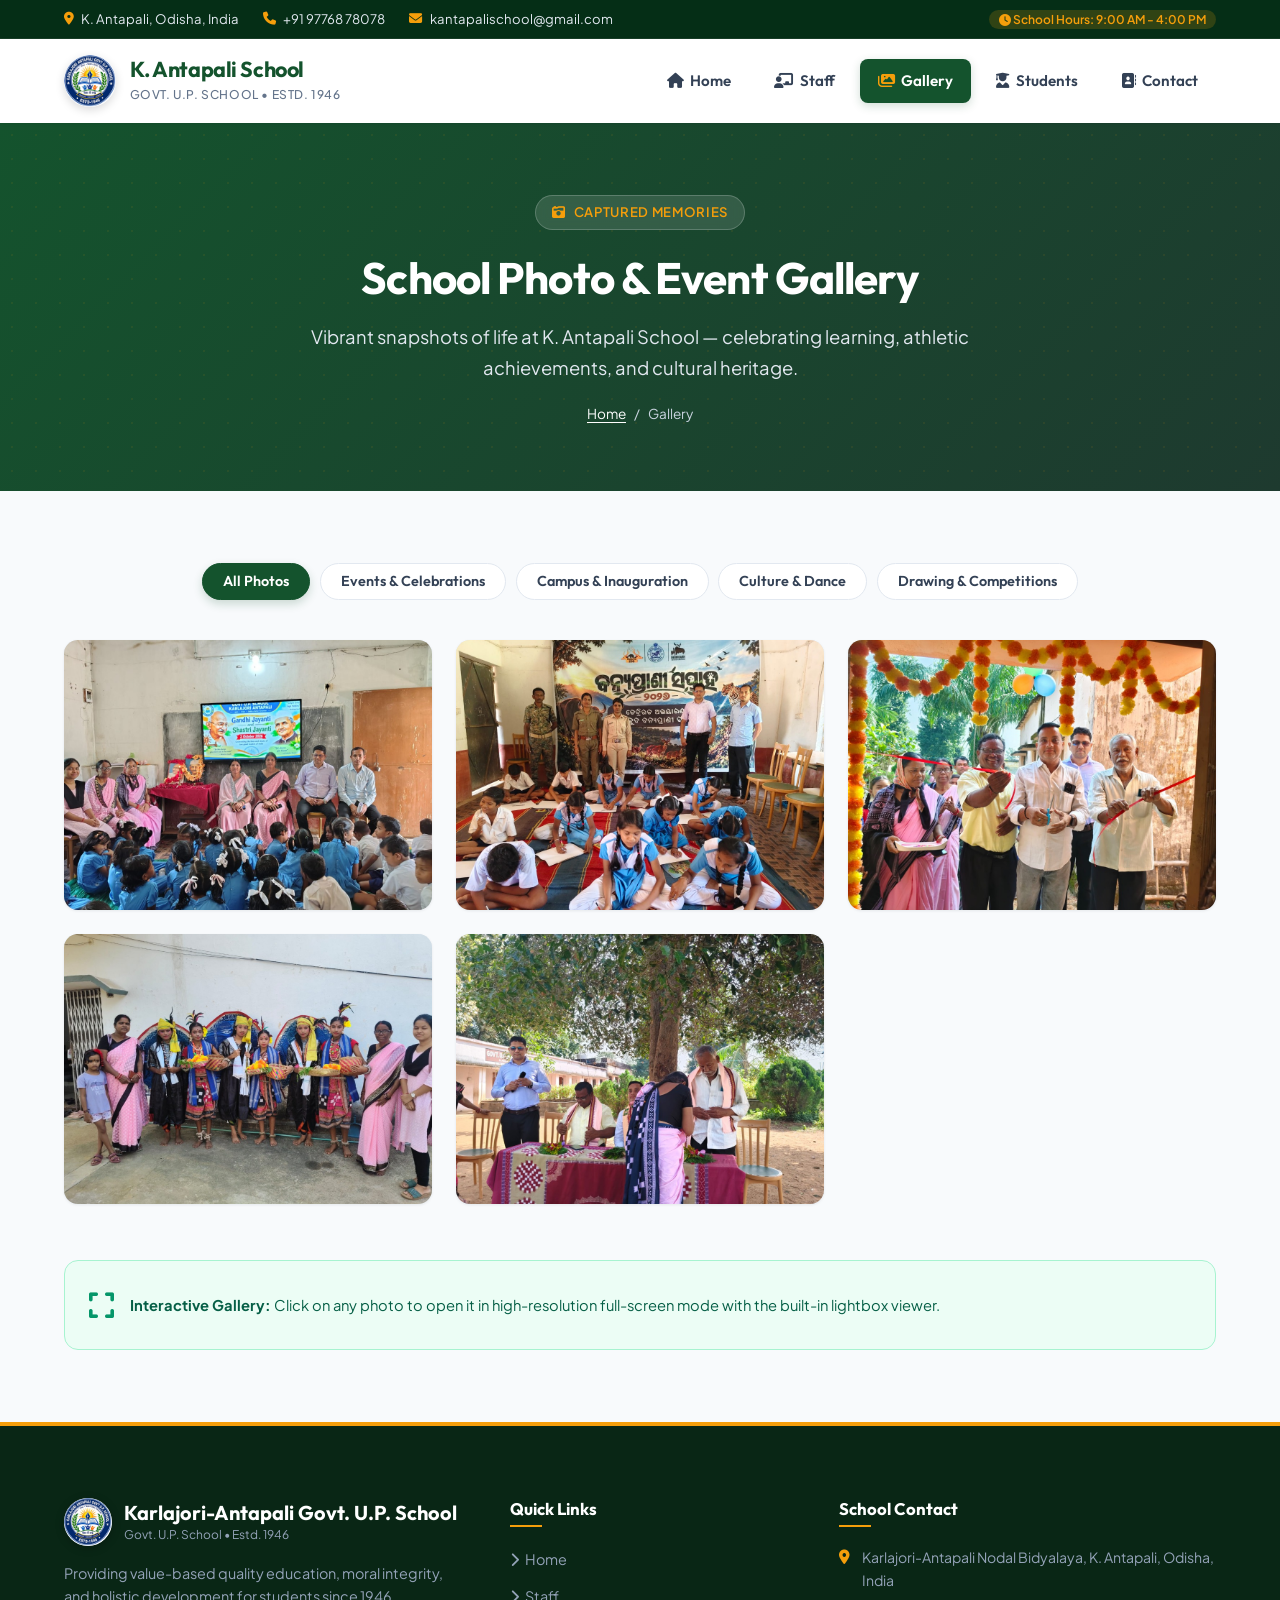
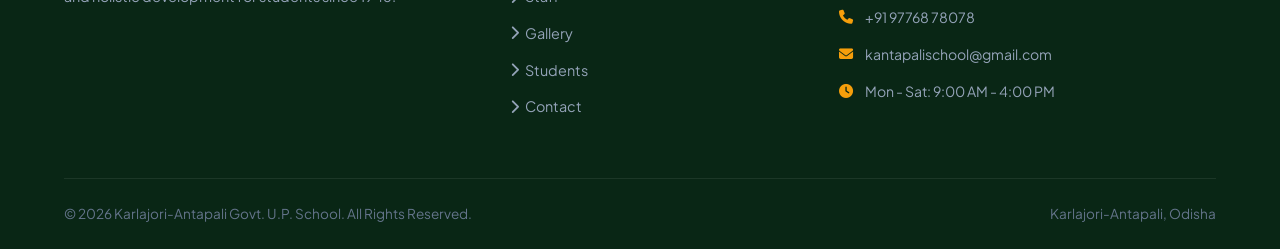
==== gallery.html @ 039c97c1 "all files updated" ====
<!DOCTYPE html>
<html lang="en">
<head>
  <meta charset="UTF-8">
  <meta name="viewport" content="width=device-width, initial-scale=1.0">
  <title>Photo Gallery | K. Antapali School</title>
  <meta name="description" content="Explore campus photos, annual day celebrations, sports tournaments, and science exhibitions at K. Antapali School.">
  
  <link rel="icon" type="image/png" href="favicon.png">
  <!-- Font Awesome Icons -->
  <link rel="stylesheet" href="https://cdnjs.cloudflare.com/ajax/libs/font-awesome/6.5.1/css/all.min.css">
  
  <!-- Custom Stylesheet -->
  <link rel="stylesheet" href="css/style.css">
</head>
<body>

  <!-- Top Bar -->
  <div class="top-bar">
    <div class="container top-bar-content">
      <div class="top-info">
        <span class="top-info-item"><i class="fa-solid fa-location-dot"></i> K. Antapali, Odisha, India</span>
        <span class="top-info-item"><i class="fa-solid fa-phone"></i> +91 97768 78078</span>
        <span class="top-info-item"><i class="fa-solid fa-envelope"></i> kantapalischool@gmail.com</span>
      </div>
      <div>
        <span class="top-badge"><i class="fa-solid fa-clock"></i> School Hours: 9:00 AM - 4:00 PM</span>
      </div>
    </div>
  </div>

  <!-- Header & Navigation -->
  <header class="main-header">
    <div class="container">
      <nav class="navbar">
        <a href="index.html" class="brand" aria-label="K. Antapali School Home">
          <img src="images/logo.png" alt="K. Antapali Govt U.P. School Logo" class="brand-logo">
          <div class="brand-text">
            <h1>K. Antapali School</h1>
            <p>Govt. U.P. School &bull; Estd. 1946</p>
          </div>
        </a>

        <!-- Hamburger Button for Mobile -->
        <button class="mobile-toggle" aria-label="Toggle navigation menu" aria-expanded="false">
          <i class="fa-solid fa-bars"></i>
        </button>

        <!-- Main Menu -->
        <ul class="nav-menu">
          <li><a href="index.html" class="nav-link"><i class="fa-solid fa-house"></i> Home</a></li>
          <li><a href="staff.html" class="nav-link"><i class="fa-solid fa-chalkboard-user"></i> Staff</a></li>
          <li><a href="gallery.html" class="nav-link active"><i class="fa-solid fa-images"></i> Gallery</a></li>
          <li><a href="students.html" class="nav-link"><i class="fa-solid fa-user-graduate"></i> Students</a></li>
          <li><a href="contact.html" class="nav-link"><i class="fa-solid fa-address-book"></i> Contact</a></li>
        </ul>
      </nav>
    </div>
  </header>

  <!-- Page Banner -->
  <section class="page-hero">
    <div class="container page-hero-content">
      <span class="hero-pill"><i class="fa-solid fa-camera-retro"></i> Captured Memories</span>
      <h1>School Photo & Event Gallery</h1>
      <p>
        Vibrant snapshots of life at K. Antapali School — celebrating learning, athletic achievements, and cultural heritage.
      </p>
      <div class="breadcrumb-trail">
        <a href="index.html">Home</a> <span>/</span> <span>Gallery</span>
      </div>
    </div>
  </section>

  <!-- Gallery Section -->
  <section class="section">
    <div class="container">
      
      <!-- Category Filter Tabs -->
      <div class="filter-tabs">
        <button class="filter-btn active" data-filter="all">All Photos</button>
        <button class="filter-btn" data-filter="events">Events & Celebrations</button>
        <button class="filter-btn" data-filter="campus">Campus & Inauguration</button>
        <button class="filter-btn" data-filter="culture">Culture & Dance</button>
        <button class="filter-btn" data-filter="academics">Drawing & Competitions</button>
      </div>

      <!-- Photo Grid -->
      <div class="gallery-grid" id="galleryContainer">

        <!-- Photo 1: Gandhi & Shastri Jayanti -->
        <div class="gallery-item" data-category="events">
          <img src="images/gallery-1.jpg" alt="Gandhi Jayanti and Shastri Jayanti Celebration">
          <div class="gallery-overlay">
            <span class="gallery-category-badge">Celebration</span>
            <h4>Gandhi Jayanti & Shastri Jayanti</h4>
            <p>Commemorating our national leaders with smart digital classroom assembly, teachers, and students.</p>
          </div>
        </div>

        <!-- Photo 2: Wildlife Week Painting Competition -->
        <div class="gallery-item" data-category="academics">
          <img src="images/gallery-2.jpg" alt="Wildlife Week Drawing Competition">
          <div class="gallery-overlay">
            <span class="gallery-category-badge">Competition</span>
            <h4>Wildlife Week & Painting Competition</h4>
            <p>Students actively participating in conservation painting organized with Debrigarh Wildlife Sanctuary.</p>
          </div>
        </div>

        <!-- Photo 3: Campus Facility Inauguration -->
        <div class="gallery-item" data-category="campus">
          <img src="images/gallery-3.jpg" alt="School Facility Ribbon Cutting Ceremony">
          <div class="gallery-overlay">
            <span class="gallery-category-badge">Inauguration</span>
            <h4>School Facility Inauguration</h4>
            <p>Formal ribbon cutting ceremony with marigold garland, school authorities, and village dignitaries.</p>
          </div>
        </div>

        <!-- Photo 4: Sambalpuri Folk Dance Troupe -->
        <div class="gallery-item" data-category="culture">
          <img src="images/gallery-4.jpg" alt="Traditional Sambalpuri Folk Dance Performance">
          <div class="gallery-overlay">
            <span class="gallery-category-badge">Cultural Dance</span>
            <h4>Sambalpuri Folk Dance Troupe</h4>
            <p>Students adorned in exquisite Sambalpuri handloom attire, peacock plumes, and flower baskets.</p>
          </div>
        </div>

        <!-- Photo 5: Outdoor Assembly & Felicitation Under Tree -->
        <div class="gallery-item" data-category="campus">
          <img src="images/gallery-5.jpg" alt="Outdoor School Felicitation Ceremony">
          <div class="gallery-overlay">
            <span class="gallery-category-badge">Campus Event</span>
            <h4>Outdoor Assembly & Felicitation</h4>
            <p>Honouring guests and educators with traditional utariya scarves under the campus shade tree.</p>
          </div>
        </div>

      </div>

      <!-- Interaction Tip -->
      <div style="margin-top: 3.5rem; background: #ecfdf5; border: 1px solid #a7f3d0; border-radius: var(--radius-md); padding: 1.25rem 1.5rem; display: flex; align-items: center; gap: 1rem;">
        <div style="font-size: 1.8rem; color: #059669;"><i class="fa-solid fa-expand"></i></div>
        <div style="font-size: 0.92rem; color: #065f46;">
          <strong>Interactive Gallery:</strong> Click on any photo to open it in high-resolution full-screen mode with the built-in lightbox viewer.
        </div>
      </div>

    </div>
  </section>

  <!-- Lightbox Modal Container -->
  <div class="lightbox-modal" id="lightboxModal" role="dialog" aria-modal="true" aria-label="Photo Lightbox">
    <div class="lightbox-content">
      <button class="lightbox-close" aria-label="Close Lightbox">&times;</button>
      <img src="" alt="Enlarged View" class="lightbox-img">
      <div class="lightbox-caption"></div>
    </div>
  </div>

  <!-- Footer -->
  <footer class="main-footer">
    <div class="container">
      <div class="footer-grid">
        <div class="footer-brand">
          <div style="display: flex; align-items: center; gap: 0.75rem; margin-bottom: 1rem;">
            <img src="images/logo.png" alt="Karlajori-Antapali Govt U.P. School Logo" class="footer-logo">
            <div>
              <h3 style="margin: 0; font-size: 1.25rem;">Karlajori-Antapali Govt. U.P. School</h3>
              <p style="margin: 0; font-size: 0.75rem; color: #94a3b8;">Govt. U.P. School &bull; Estd. 1946</p>
            </div>
          </div>
          <p>
            Providing value-based quality education, moral integrity, and holistic development for students since 1946.
          </p>
        </div>

        <div>
          <h4 class="footer-links-title">Quick Links</h4>
          <ul class="footer-links">
            <li><a href="index.html"><i class="fa-solid fa-chevron-right"></i> Home</a></li>
            <li><a href="staff.html"><i class="fa-solid fa-chevron-right"></i> Staff</a></li>
            <li><a href="gallery.html"><i class="fa-solid fa-chevron-right"></i> Gallery</a></li>
            <li><a href="students.html"><i class="fa-solid fa-chevron-right"></i> Students</a></li>
            <li><a href="contact.html"><i class="fa-solid fa-chevron-right"></i> Contact</a></li>
          </ul>
        </div>

        <div>
          <h4 class="footer-links-title">School Contact</h4>
          <div class="footer-contact-item">
            <i class="fa-solid fa-location-dot"></i>
            <span>Karlajori-Antapali Nodal Bidyalaya, K. Antapali, Odisha, India</span>
          </div>
          <div class="footer-contact-item">
            <i class="fa-solid fa-phone"></i>
            <span><a href="tel:9776878078">+91 97768 78078</a></span>
          </div>
          <div class="footer-contact-item">
            <i class="fa-solid fa-envelope"></i>
            <span><a href="mailto:kantapalischool@gmail.com">kantapalischool@gmail.com</a></span>
          </div>
          <div class="footer-contact-item">
            <i class="fa-solid fa-clock"></i>
            <span>Mon - Sat: 9:00 AM - 4:00 PM</span>
          </div>
        </div>
      </div>

      <div class="footer-bottom">
        <div class="footer-bottom-flex">
          <p>&copy; 2026 Karlajori-Antapali Govt. U.P. School. All Rights Reserved.</p>
          <p>Karlajori-Antapali, Odisha</p>
        </div>
      </div>
    </div>
  </footer>

  <!-- Main JavaScript File -->
  <script src="js/main.js"></script>
</body>
</html>
---- css/style.css ----
/* ===================================================================
   Karlajori-Antapali Govt. U.P. School Stylesheet
   =================================================================== */

@import url('https://fonts.googleapis.com/css2?family=Outfit:wght@300;400;500;600;700;800&family=Plus+Jakarta+Sans:wght@400;500;600;700&display=swap');

:root {
  /* Brand Palette */
  --primary: #14532d;         /* Deep Forest Green */
  --primary-light: #166534;   /* Leaf Green */
  --primary-dark: #052e16;    /* Dark Forest */
  --accent: #f59e0b;          /* Vibrant Amber / Gold */
  --accent-hover: #d97706;    /* Rich Gold */
  --accent-soft: #fef3c7;     /* Soft Gold Tint */
  
  /* Neutral Palette */
  --dark: #0f172a;            /* Slate 900 */
  --text-main: #334155;       /* Slate 700 */
  --text-muted: #64748b;      /* Slate 500 */
  --bg-page: #f8fafc;         /* Slate 50 */
  --bg-card: #ffffff;         /* Pure White */
  --border-light: #e2e8f0;    /* Slate 200 */
  --border-subtle: #f1f5f9;   /* Slate 100 */

  /* House Colors */
  --house-mahanadi: #0284c7;
  --house-brahmani: #16a34a;
  --house-baitarani: #ea580c;
  --house-rushikulya: #9333ea;

  /* Typography */
  --font-heading: 'Outfit', sans-serif;
  --font-body: 'Plus Jakarta Sans', sans-serif;

  /* Elevations */
  --shadow-sm: 0 1px 3px rgba(15, 23, 42, 0.08);
  --shadow-md: 0 4px 12px rgba(15, 23, 42, 0.08);
  --shadow-lg: 0 10px 25px -5px rgba(15, 23, 42, 0.1), 0 8px 10px -6px rgba(15, 23, 42, 0.06);
  --shadow-glow: 0 0 25px rgba(20, 83, 45, 0.2);

  /* Layout & Transitions */
  --radius-sm: 8px;
  --radius-md: 14px;
  --radius-lg: 20px;
  --transition: all 0.25s cubic-bezier(0.4, 0, 0.2, 1);
  --container-max: 1200px;
}

/* Reset & Base Setup */
*, *::before, *::after {
  box-sizing: border-box;
  margin: 0;
  padding: 0;
}

html {
  scroll-behavior: smooth;
  font-size: 16px;
}

body {
  font-family: var(--font-body);
  background-color: var(--bg-page);
  color: var(--text-main);
  line-height: 1.65;
  display: flex;
  flex-direction: column;
  min-height: 100vh;
  -webkit-font-smoothing: antialiased;
}

h1, h2, h3, h4, h5, h6 {
  font-family: var(--font-heading);
  color: var(--dark);
  font-weight: 700;
  line-height: 1.25;
}

a {
  color: inherit;
  text-decoration: none;
  transition: var(--transition);
}

img {
  max-width: 100%;
  height: auto;
  display: block;
}

/* Utility Container */
.container {
  width: 100%;
  max-width: var(--container-max);
  margin-left: auto;
  margin-right: auto;
  padding-left: 1.5rem;
  padding-right: 1.5rem;
}

/* -------------------------------------------------------------
   TOP BAR
   ------------------------------------------------------------- */
.top-bar {
  background-color: var(--primary-dark);
  color: #e2e8f0;
  font-size: 0.82rem;
  padding: 0.5rem 0;
  border-bottom: 1px solid rgba(255, 255, 255, 0.08);
}

.top-bar-content {
  display: flex;
  justify-content: space-between;
  align-items: center;
  flex-wrap: wrap;
  gap: 0.75rem;
}

.top-info {
  display: flex;
  gap: 1.5rem;
  align-items: center;
  flex-wrap: wrap;
}

.top-info-item {
  display: inline-flex;
  align-items: center;
  gap: 0.45rem;
}

.top-info-item i {
  color: var(--accent);
}

.top-badge {
  background: rgba(245, 158, 11, 0.18);
  color: var(--accent);
  padding: 2px 10px;
  border-radius: 9999px;
  font-weight: 600;
  font-size: 0.75rem;
}

/* -------------------------------------------------------------
   MAIN HEADER & NAVIGATION
   ------------------------------------------------------------- */
.main-header {
  background: #ffffff;
  position: sticky;
  top: 0;
  z-index: 1000;
  box-shadow: var(--shadow-sm);
  transition: var(--transition);
}

.navbar {
  display: flex;
  align-items: center;
  justify-content: space-between;
  padding: 1rem 0;
}

.brand {
  display: flex;
  align-items: center;
  gap: 0.85rem;
  text-decoration: none;
}

.brand-logo {
  width: 52px;
  height: 52px;
  border-radius: 50%;
  object-fit: contain;
  display: block;
  box-shadow: 0 3px 10px rgba(0, 0, 0, 0.15);
  transition: var(--transition);
  background: #ffffff;
}

.brand:hover .brand-logo {
  transform: rotate(-6deg) scale(1.08);
}

.footer-logo {
  width: 48px;
  height: 48px;
  border-radius: 50%;
  object-fit: contain;
  display: block;
  box-shadow: 0 2px 8px rgba(0, 0, 0, 0.25);
  background: #ffffff;
}

.brand-text h1 {
  font-size: 1.35rem;
  letter-spacing: -0.02em;
  color: var(--primary);
  margin-bottom: 2px;
}

.brand-text p {
  font-size: 0.75rem;
  font-weight: 500;
  color: var(--text-muted);
  text-transform: uppercase;
  letter-spacing: 0.05em;
}

/* Nav Menu */
.nav-menu {
  display: flex;
  align-items: center;
  list-style: none;
  gap: 0.5rem;
}

.nav-link {
  font-family: var(--font-heading);
  font-weight: 600;
  font-size: 0.95rem;
  color: var(--text-main);
  padding: 0.6rem 1.1rem;
  border-radius: var(--radius-sm);
  display: inline-flex;
  align-items: center;
  gap: 0.4rem;
  transition: var(--transition);
}

.nav-link:hover {
  color: var(--primary);
  background-color: #f0fdf4;
}

.nav-link.active {
  color: #ffffff;
  background: var(--primary);
  box-shadow: 0 3px 10px rgba(20, 83, 45, 0.2);
}

.nav-link.active i {
  color: var(--accent);
}

.nav-cta {
  margin-left: 0.5rem;
}

/* Mobile Toggle */
.mobile-toggle {
  display: none;
  background: transparent;
  border: none;
  font-size: 1.4rem;
  color: var(--dark);
  cursor: pointer;
  padding: 0.5rem;
  border-radius: var(--radius-sm);
}

/* -------------------------------------------------------------
   NOTICE TICKER
   ------------------------------------------------------------- */
.notice-ticker {
  background: #fefce8;
  border-bottom: 1px solid #fef08a;
  padding: 0.6rem 0;
  font-size: 0.88rem;
}

.ticker-content {
  display: flex;
  align-items: center;
  gap: 1rem;
}

.ticker-badge {
  background: #b45309;
  color: white;
  padding: 0.2rem 0.65rem;
  font-weight: 700;
  border-radius: 4px;
  font-size: 0.72rem;
  letter-spacing: 0.03em;
  white-space: nowrap;
  display: inline-flex;
  align-items: center;
  gap: 0.35rem;
}

.ticker-text {
  overflow: hidden;
  white-space: nowrap;
  text-overflow: ellipsis;
  color: #78350f;
  font-weight: 500;
}

/* -------------------------------------------------------------
   PAGE BANNER / HERO
   ------------------------------------------------------------- */
.page-hero {
  position: relative;
  background: linear-gradient(135deg, var(--primary) 0%, #1e3a2f 100%);
  color: #ffffff;
  padding: 4.5rem 0 4rem;
  text-align: center;
  overflow: hidden;
}

.page-hero::before {
  content: "";
  position: absolute;
  top: 0; left: 0; right: 0; bottom: 0;
  background-image: radial-gradient(rgba(245, 158, 11, 0.15) 1px, transparent 1px);
  background-size: 24px 24px;
  opacity: 0.5;
  pointer-events: none;
}

.page-hero-content {
  position: relative;
  z-index: 2;
  max-width: 800px;
  margin: 0 auto;
}

.page-hero .hero-pill {
  display: inline-flex;
  align-items: center;
  gap: 0.5rem;
  background: rgba(255, 255, 255, 0.12);
  backdrop-filter: blur(6px);
  border: 1px solid rgba(255, 255, 255, 0.2);
  padding: 0.35rem 1rem;
  border-radius: 9999px;
  font-size: 0.82rem;
  color: var(--accent);
  font-weight: 600;
  margin-bottom: 1.25rem;
  text-transform: uppercase;
  letter-spacing: 0.05em;
}

.page-hero h1 {
  color: #ffffff;
  font-size: 2.75rem;
  margin-bottom: 1rem;
  letter-spacing: -0.02em;
}

.page-hero p {
  color: #e2e8f0;
  font-size: 1.15rem;
  line-height: 1.7;
}

/* Breadcrumbs */
.breadcrumb-trail {
  display: inline-flex;
  align-items: center;
  gap: 0.5rem;
  margin-top: 1.25rem;
  font-size: 0.85rem;
  color: #cbd5e1;
}

.breadcrumb-trail a {
  color: #ffffff;
  text-decoration: underline;
  text-underline-offset: 3px;
}

.breadcrumb-trail a:hover {
  color: var(--accent);
}

/* -------------------------------------------------------------
   BUTTONS & BADGES
   ------------------------------------------------------------- */
.btn {
  display: inline-flex;
  align-items: center;
  justify-content: center;
  gap: 0.5rem;
  padding: 0.75rem 1.6rem;
  border-radius: var(--radius-sm);
  font-family: var(--font-heading);
  font-weight: 600;
  font-size: 0.95rem;
  cursor: pointer;
  border: 2px solid transparent;
  transition: var(--transition);
}

.btn-primary {
  background: var(--primary);
  color: #ffffff;
}

.btn-primary:hover {
  background: var(--primary-light);
  transform: translateY(-2px);
  box-shadow: 0 4px 14px rgba(20, 83, 45, 0.25);
}

.btn-accent {
  background: var(--accent);
  color: var(--dark);
}

.btn-accent:hover {
  background: var(--accent-hover);
  transform: translateY(-2px);
  box-shadow: 0 4px 14px rgba(245, 158, 11, 0.35);
}

.btn-outline-light {
  border-color: rgba(255, 255, 255, 0.7);
  color: #ffffff;
}

.btn-outline-light:hover {
  background: #ffffff;
  color: var(--primary);
}

.btn-outline-dark {
  border-color: var(--border-light);
  color: var(--dark);
  background: #ffffff;
}

.btn-outline-dark:hover {
  border-color: var(--primary);
  color: var(--primary);
  background: #f0fdf4;
}

/* -------------------------------------------------------------
   SECTION STYLING
   ------------------------------------------------------------- */
.section {
  padding: 4.5rem 0;
}

.section-bg-light {
  background-color: #f1f5f9;
}

.section-header {
  text-align: center;
  max-width: 700px;
  margin: 0 auto 3.5rem;
}

.section-tag {
  display: inline-block;
  color: var(--primary);
  background: #dcfce7;
  padding: 0.3rem 0.9rem;
  border-radius: 9999px;
  font-weight: 700;
  font-size: 0.8rem;
  letter-spacing: 0.05em;
  text-transform: uppercase;
  margin-bottom: 0.85rem;
}

.section-title {
  font-size: 2.25rem;
  margin-bottom: 0.9rem;
  color: var(--dark);
}

.section-subtitle {
  color: var(--text-muted);
  font-size: 1.05rem;
}

/* -------------------------------------------------------------
   GRID LAYOUTS
   ------------------------------------------------------------- */
.grid-2 {
  display: grid;
  grid-template-columns: repeat(2, 1fr);
  gap: 2rem;
}

.grid-3 {
  display: grid;
  grid-template-columns: repeat(3, 1fr);
  gap: 2rem;
}

.grid-4 {
  display: grid;
  grid-template-columns: repeat(4, 1fr);
  gap: 1.75rem;
}

/* -------------------------------------------------------------
   FEATURE CARDS (Home)
   ------------------------------------------------------------- */
.feature-card {
  background: var(--bg-card);
  padding: 2rem;
  border-radius: var(--radius-md);
  border: 1px solid var(--border-light);
  transition: var(--transition);
  box-shadow: var(--shadow-sm);
  display: flex;
  flex-direction: column;
}

.feature-card:hover {
  transform: translateY(-5px);
  border-color: rgba(20, 83, 45, 0.2);
  box-shadow: var(--shadow-lg);
}

.feature-icon {
  width: 58px;
  height: 58px;
  border-radius: 14px;
  background: #ecfdf5;
  color: var(--primary);
  display: flex;
  align-items: center;
  justify-content: center;
  font-size: 1.5rem;
  margin-bottom: 1.25rem;
  transition: var(--transition);
}

.feature-card:hover .feature-icon {
  background: var(--primary);
  color: white;
  transform: scale(1.05);
}

.feature-card h3 {
  font-size: 1.25rem;
  margin-bottom: 0.65rem;
}

.feature-card p {
  color: var(--text-muted);
  font-size: 0.92rem;
  line-height: 1.6;
}

/* Stats Counter Section */
.stats-banner {
  background: linear-gradient(135deg, var(--primary-dark), var(--primary));
  color: white;
  padding: 3rem 0;
  border-radius: var(--radius-lg);
  margin-top: -3.5rem;
  position: relative;
  z-index: 10;
  box-shadow: var(--shadow-lg);
}

.stat-item {
  text-align: center;
}

.stat-num {
  font-family: var(--font-heading);
  font-size: 2.75rem;
  font-weight: 800;
  color: var(--accent);
  line-height: 1;
  margin-bottom: 0.5rem;
}

.stat-label {
  font-size: 0.95rem;
  font-weight: 500;
  color: #e2e8f0;
}

/* -------------------------------------------------------------
   STAFF PAGE COMPONENTS
   ------------------------------------------------------------- */
.staff-card {
  background: var(--bg-card);
  border-radius: var(--radius-md);
  border: 1px solid var(--border-light);
  overflow: hidden;
  transition: var(--transition);
  box-shadow: var(--shadow-sm);
  display: flex;
  flex-direction: column;
}

.staff-card:hover {
  transform: translateY(-6px);
  box-shadow: var(--shadow-lg);
  border-color: #cbd5e1;
}

.staff-image-wrap {
  position: relative;
  background: #e2e8f0;
  height: 250px;
  display: flex;
  align-items: center;
  justify-content: center;
  overflow: hidden;
}

.staff-image-wrap img {
  width: 100%;
  height: 100%;
  object-fit: cover;
  transition: transform 0.4s ease;
}

.staff-card:hover .staff-image-wrap img {
  transform: scale(1.05);
}

.staff-placeholder-avatar {
  font-size: 4.5rem;
  color: #94a3b8;
}

.staff-badge-role {
  position: absolute;
  bottom: 12px;
  left: 12px;
  background: rgba(15, 23, 42, 0.85);
  backdrop-filter: blur(4px);
  color: #ffffff;
  padding: 0.25rem 0.75rem;
  border-radius: 9999px;
  font-size: 0.75rem;
  font-weight: 600;
  letter-spacing: 0.02em;
}

.staff-content {
  padding: 1.5rem;
  flex-grow: 1;
  display: flex;
  flex-direction: column;
}

.staff-name {
  font-size: 1.25rem;
  margin-bottom: 0.25rem;
}

.staff-designation {
  color: var(--primary);
  font-weight: 600;
  font-size: 0.88rem;
  margin-bottom: 0.75rem;
}

.staff-qual {
  font-size: 0.82rem;
  color: var(--text-muted);
  margin-bottom: 1rem;
  display: flex;
  align-items: center;
  gap: 0.4rem;
}

.staff-bio {
  font-size: 0.88rem;
  color: var(--text-main);
  margin-bottom: 1.25rem;
  flex-grow: 1;
}

.staff-footer {
  padding-top: 1rem;
  border-top: 1px solid var(--border-subtle);
  display: flex;
  align-items: center;
  justify-content: space-between;
  font-size: 0.82rem;
  color: var(--text-muted);
}

/* Category Filter Tabs */
.filter-tabs {
  display: flex;
  flex-wrap: wrap;
  justify-content: center;
  gap: 0.6rem;
  margin-bottom: 2.5rem;
}

.filter-btn {
  background: var(--bg-card);
  border: 1px solid var(--border-light);
  color: var(--text-main);
  padding: 0.55rem 1.25rem;
  border-radius: 9999px;
  font-family: var(--font-heading);
  font-size: 0.9rem;
  font-weight: 600;
  cursor: pointer;
  transition: var(--transition);
}

.filter-btn:hover,
.filter-btn.active {
  background: var(--primary);
  color: white;
  border-color: var(--primary);
  box-shadow: 0 4px 10px rgba(20, 83, 45, 0.2);
}

/* -------------------------------------------------------------
   GALLERY PAGE COMPONENTS
   ------------------------------------------------------------- */
.gallery-grid {
  display: grid;
  grid-template-columns: repeat(auto-fill, minmax(320px, 1fr));
  gap: 1.5rem;
}

.gallery-item {
  position: relative;
  border-radius: var(--radius-md);
  overflow: hidden;
  box-shadow: var(--shadow-sm);
  background: #e2e8f0;
  height: 270px;
  cursor: pointer;
  transition: var(--transition);
}

.gallery-item:hover {
  transform: translateY(-5px);
  box-shadow: var(--shadow-lg);
}

.gallery-item img {
  width: 100%;
  height: 100%;
  object-fit: cover;
  transition: transform 0.4s ease;
}

.gallery-item:hover img {
  transform: scale(1.08);
}

.gallery-overlay {
  position: absolute;
  inset: 0;
  background: linear-gradient(to top, rgba(15, 23, 42, 0.88) 0%, rgba(15, 23, 42, 0.2) 60%, transparent 100%);
  display: flex;
  flex-direction: column;
  justify-content: flex-end;
  padding: 1.25rem;
  opacity: 0;
  transition: opacity 0.3s ease;
}

.gallery-item:hover .gallery-overlay {
  opacity: 1;
}

.gallery-category-badge {
  display: inline-block;
  background: var(--accent);
  color: var(--dark);
  font-size: 0.72rem;
  font-weight: 700;
  text-transform: uppercase;
  padding: 2px 8px;
  border-radius: 4px;
  align-self: flex-start;
  margin-bottom: 0.4rem;
}

.gallery-overlay h4 {
  color: #ffffff;
  font-size: 1.1rem;
  margin-bottom: 0.2rem;
}

.gallery-overlay p {
  color: #cbd5e1;
  font-size: 0.82rem;
}

/* Lightbox Modal */
.lightbox-modal {
  display: none;
  position: fixed;
  inset: 0;
  background: rgba(15, 23, 42, 0.95);
  backdrop-filter: blur(8px);
  z-index: 2000;
  align-items: center;
  justify-content: center;
  padding: 2rem;
}

.lightbox-modal.active {
  display: flex;
}

.lightbox-content {
  position: relative;
  max-width: 900px;
  width: 100%;
  text-align: center;
}

.lightbox-img {
  max-height: 80vh;
  margin: 0 auto;
  border-radius: var(--radius-sm);
  box-shadow: 0 10px 40px rgba(0,0,0,0.5);
}

.lightbox-caption {
  color: white;
  margin-top: 1rem;
  font-size: 1.1rem;
  font-weight: 500;
}

.lightbox-close {
  position: absolute;
  top: -45px;
  right: 0;
  color: white;
  font-size: 2rem;
  background: transparent;
  border: none;
  cursor: pointer;
}

/* -------------------------------------------------------------
   STUDENTS PAGE COMPONENTS
   ------------------------------------------------------------- */
.house-card {
  background: var(--bg-card);
  border-radius: var(--radius-md);
  padding: 1.75rem;
  border-top: 5px solid var(--primary);
  box-shadow: var(--shadow-sm);
  transition: var(--transition);
}

.house-card:hover {
  transform: translateY(-4px);
  box-shadow: var(--shadow-md);
}

.house-mahanadi { border-top-color: var(--house-mahanadi); }
.house-brahmani { border-top-color: var(--house-brahmani); }
.house-baitarani { border-top-color: var(--house-baitarani); }
.house-rushikulya { border-top-color: var(--house-rushikulya); }

.house-header {
  display: flex;
  align-items: center;
  gap: 0.75rem;
  margin-bottom: 1rem;
}

.house-icon {
  width: 44px;
  height: 44px;
  border-radius: 10px;
  display: flex;
  align-items: center;
  justify-content: center;
  font-size: 1.25rem;
}

.house-mahanadi .house-icon { background: #e0f2fe; color: var(--house-mahanadi); }
.house-brahmani .house-icon { background: #dcfce7; color: var(--house-brahmani); }
.house-baitarani .house-icon { background: #ffedd5; color: var(--house-baitarani); }
.house-rushikulya .house-icon { background: #f3e8ff; color: var(--house-rushikulya); }

/* Schedule Timeline Table */
.schedule-table-wrap {
  background: var(--bg-card);
  border-radius: var(--radius-md);
  border: 1px solid var(--border-light);
  overflow-x: auto;
  box-shadow: var(--shadow-sm);
}

.schedule-table {
  width: 100%;
  border-collapse: collapse;
  text-align: left;
}

.schedule-table th,
.schedule-table td {
  padding: 1rem 1.25rem;
  border-bottom: 1px solid var(--border-light);
}

.schedule-table th {
  background: #f8fafc;
  font-family: var(--font-heading);
  font-weight: 700;
  color: var(--dark);
  font-size: 0.9rem;
  text-transform: uppercase;
  letter-spacing: 0.04em;
}

.schedule-table tr:hover td {
  background: #f8fafc;
}

/* Honor Toppers Card */
.topper-card {
  background: var(--bg-card);
  border-radius: var(--radius-md);
  border: 1px solid var(--border-light);
  padding: 1.5rem;
  text-align: center;
  box-shadow: var(--shadow-sm);
  transition: var(--transition);
  position: relative;
  overflow: hidden;
}

.topper-card:hover {
  transform: translateY(-4px);
  box-shadow: var(--shadow-lg);
  border-color: var(--accent);
}

.topper-badge-rank {
  position: absolute;
  top: 15px;
  right: 15px;
  background: var(--accent-soft);
  color: #b45309;
  font-weight: 800;
  font-size: 0.8rem;
  padding: 0.2rem 0.6rem;
  border-radius: 9999px;
}

.topper-avatar {
  width: 80px;
  height: 80px;
  border-radius: 50%;
  margin: 0 auto 1rem;
  background: #e2e8f0;
  display: flex;
  align-items: center;
  justify-content: center;
  font-size: 2rem;
  color: #64748b;
  border: 3px solid var(--accent);
}

/* -------------------------------------------------------------
   CONTACT PAGE COMPONENTS
   ------------------------------------------------------------- */
.contact-grid {
  display: grid;
  grid-template-columns: 1.1fr 1fr;
  gap: 2.5rem;
}

.contact-info-panel {
  background: var(--bg-card);
  border-radius: var(--radius-md);
  border: 1px solid var(--border-light);
  padding: 2.5rem;
  box-shadow: var(--shadow-sm);
}

.contact-item {
  display: flex;
  gap: 1.25rem;
  margin-bottom: 2rem;
}

.contact-icon-box {
  width: 50px;
  height: 50px;
  border-radius: 12px;
  background: #ecfdf5;
  color: var(--primary);
  display: flex;
  align-items: center;
  justify-content: center;
  font-size: 1.35rem;
  flex-shrink: 0;
}

.contact-item h4 {
  font-size: 1.05rem;
  margin-bottom: 0.25rem;
}

.contact-item p {
  color: var(--text-muted);
  font-size: 0.92rem;
}

/* Form */
.form-panel {
  background: var(--bg-card);
  border-radius: var(--radius-md);
  border: 1px solid var(--border-light);
  padding: 2.5rem;
  box-shadow: var(--shadow-sm);
}

.form-group {
  margin-bottom: 1.35rem;
}

.form-label {
  display: block;
  font-family: var(--font-heading);
  font-weight: 600;
  font-size: 0.88rem;
  margin-bottom: 0.4rem;
  color: var(--dark);
}

.form-control {
  width: 100%;
  padding: 0.75rem 1rem;
  border: 1px solid var(--border-light);
  border-radius: var(--radius-sm);
  font-family: var(--font-body);
  font-size: 0.95rem;
  color: var(--dark);
  background: #ffffff;
  transition: var(--transition);
}

.form-control:focus {
  outline: none;
  border-color: var(--primary);
  box-shadow: 0 0 0 3px rgba(20, 83, 45, 0.15);
}

textarea.form-control {
  resize: vertical;
  min-height: 120px;
}

.form-notice {
  display: none;
  padding: 0.9rem;
  border-radius: var(--radius-sm);
  margin-top: 1rem;
  font-size: 0.9rem;
  font-weight: 500;
}

.form-notice.success {
  display: block;
  background: #ecfdf5;
  color: #065f46;
  border: 1px solid #a7f3d0;
}

/* Map Card */
.map-card {
  margin-top: 3rem;
  border-radius: var(--radius-md);
  overflow: hidden;
  box-shadow: var(--shadow-sm);
  border: 1px solid var(--border-light);
  background: #ffffff;
}

.map-card-header {
  padding: 1.25rem 1.5rem;
  background: #f8fafc;
  border-bottom: 1px solid var(--border-light);
  display: flex;
  align-items: center;
  justify-content: space-between;
}

.map-embed {
  width: 100%;
  height: 380px;
  border: none;
  display: block;
}

/* -------------------------------------------------------------
   FOOTER
   ------------------------------------------------------------- */
.main-footer {
  background: #092615;
  color: #cbd5e1;
  padding-top: 4.5rem;
  margin-top: auto;
  border-top: 4px solid var(--accent);
}

.footer-grid {
  display: grid;
  grid-template-columns: 1.4fr 1fr 1.3fr;
  gap: 2.5rem;
  margin-bottom: 3rem;
}

/* -------------------------------------------------------------
   HOME BANNER & TWO-COLUMN OVERVIEW
   ------------------------------------------------------------- */
.school-banner-wrap {
  position: relative;
  width: 100%;
  border-radius: var(--radius-lg);
  overflow: hidden;
  box-shadow: var(--shadow-lg);
  margin-top: 1.5rem;
  margin-bottom: 3rem;
  border: 1px solid var(--border-light);
  background: #0f172a;
}

.school-banner-img {
  width: 100%;
  height: 480px;
  object-fit: cover;
  object-position: center;
  display: block;
  transition: transform 0.5s ease;
}

.school-banner-overlay {
  position: absolute;
  inset: 0;
  background: linear-gradient(to top, rgba(9, 38, 21, 0.95) 0%, rgba(9, 38, 21, 0.45) 55%, transparent 100%);
  display: flex;
  flex-direction: column;
  justify-content: flex-end;
  padding: 2.5rem;
  color: #ffffff;
}

.school-banner-title {
  color: #ffffff;
  font-size: 2.2rem;
  margin-bottom: 0.5rem;
  letter-spacing: -0.02em;
}

.school-banner-subtitle {
  color: #e2e8f0;
  font-size: 1.05rem;
  font-weight: 500;
}

.home-about-intro {
  background: #ffffff;
  border-radius: var(--radius-md);
  border: 1px solid var(--border-light);
  box-shadow: var(--shadow-sm);
  padding: 2.25rem;
  margin-bottom: 2.5rem;
}

/* Two-column School Overview & HM Section */
.home-main-grid {
  display: grid;
  grid-template-columns: 1.25fr 1fr;
  gap: 2.5rem;
  align-items: stretch;
  margin-bottom: 4rem;
}

.school-info-card {
  background: #ffffff;
  border-radius: var(--radius-md);
  border: 1px solid var(--border-light);
  box-shadow: var(--shadow-sm);
  padding: 2.25rem;
  display: flex;
  flex-direction: column;
}

.info-list {
  list-style: none;
  margin-top: 1.5rem;
  display: flex;
  flex-direction: column;
  gap: 1rem;
}

.info-list-item {
  display: flex;
  align-items: flex-start;
  gap: 1rem;
  padding-bottom: 1rem;
  border-bottom: 1px solid var(--border-subtle);
}

.info-list-item:last-child {
  border-bottom: none;
  padding-bottom: 0;
}

.info-list-icon {
  width: 40px;
  height: 40px;
  border-radius: 10px;
  background: #ecfdf5;
  color: var(--primary);
  display: flex;
  align-items: center;
  justify-content: center;
  font-size: 1.15rem;
  flex-shrink: 0;
}

.info-list-text h4 {
  font-size: 1rem;
  color: var(--dark);
  margin-bottom: 0.2rem;
}

.info-list-text p {
  font-size: 0.88rem;
  color: var(--text-muted);
  line-height: 1.5;
  margin: 0;
}

/* HM Card */
.hm-card {
  background: #ffffff;
  border-radius: var(--radius-md);
  border: 1px solid var(--border-light);
  box-shadow: var(--shadow-sm);
  padding: 2.25rem;
  display: flex;
  flex-direction: column;
  align-items: center;
  text-align: center;
}

.hm-photo-wrap {
  width: 170px;
  height: 170px;
  border-radius: 50%;
  overflow: hidden;
  border: 4px solid var(--primary);
  box-shadow: var(--shadow-md);
  margin-bottom: 1.25rem;
  background: #f1f5f9;
}

.hm-photo-img {
  width: 100%;
  height: 100%;
  object-fit: cover;
  display: block;
}

.hm-badge {
  background: #ecfdf5;
  color: var(--primary);
  padding: 0.3rem 0.9rem;
  border-radius: 9999px;
  font-size: 0.8rem;
  font-weight: 700;
  text-transform: uppercase;
  letter-spacing: 0.05em;
  margin-bottom: 0.75rem;
}

.hm-name {
  font-size: 1.35rem;
  color: var(--dark);
  margin-bottom: 0.25rem;
}

.hm-designation {
  font-size: 0.9rem;
  font-weight: 600;
  color: var(--primary);
  margin-bottom: 0.75rem;
}

.hm-quote {
  font-style: italic;
  font-size: 0.92rem;
  color: var(--text-main);
  line-height: 1.6;
  background: #f8fafc;
  padding: 1.15rem 1.25rem;
  border-radius: var(--radius-sm);
  border-left: 3px solid var(--accent);
  margin-top: 0.25rem;
  margin-bottom: 1.25rem;
}

/* Coming Soon Box for Staff */
.coming-soon-box {
  background: #ffffff;
  border-radius: var(--radius-lg);
  border: 1px solid var(--border-light);
  box-shadow: var(--shadow-sm);
  max-width: 650px;
  margin: 3rem auto;
  padding: 3.5rem 2rem;
  text-align: center;
}

.coming-soon-icon {
  width: 80px;
  height: 80px;
  border-radius: 50%;
  background: #ecfdf5;
  color: var(--primary);
  display: flex;
  align-items: center;
  justify-content: center;
  font-size: 2.2rem;
  margin: 0 auto 1.5rem;
}

.footer-brand h3 {
  color: #ffffff;
  font-size: 1.4rem;
  margin-bottom: 0.5rem;
}

.footer-brand p {
  color: #94a3b8;
  font-size: 0.9rem;
  line-height: 1.6;
  margin-bottom: 1.25rem;
}

.footer-links-title {
  color: #ffffff;
  font-size: 1.05rem;
  margin-bottom: 1.2rem;
  position: relative;
  padding-bottom: 0.5rem;
}

.footer-links-title::after {
  content: "";
  position: absolute;
  bottom: 0;
  left: 0;
  width: 32px;
  height: 2px;
  background: var(--accent);
}

.footer-links {
  list-style: none;
}

.footer-links li {
  margin-bottom: 0.65rem;
}

.footer-links a {
  color: #94a3b8;
  font-size: 0.9rem;
  display: inline-flex;
  align-items: center;
  gap: 0.4rem;
}

.footer-links a:hover {
  color: #ffffff;
  transform: translateX(4px);
}

.footer-contact-item {
  display: flex;
  align-items: flex-start;
  gap: 0.75rem;
  margin-bottom: 0.85rem;
  font-size: 0.88rem;
  color: #94a3b8;
}

.footer-contact-item i {
  color: var(--accent);
  margin-top: 0.25rem;
}

.footer-bottom {
  border-top: 1px solid rgba(255, 255, 255, 0.08);
  padding: 1.5rem 0;
  font-size: 0.85rem;
  text-align: center;
  color: #64748b;
}

.footer-bottom-flex {
  display: flex;
  justify-content: space-between;
  align-items: center;
  flex-wrap: wrap;
  gap: 1rem;
}

/* -------------------------------------------------------------
   STUDENT STRENGTH TABLE & PDF VIEWER
   ------------------------------------------------------------- */
.strength-table-wrap {
  background: #ffffff;
  border-radius: var(--radius-md);
  border: 1px solid var(--border-light);
  overflow-x: auto;
  box-shadow: var(--shadow-sm);
  margin-top: 1.5rem;
}

.strength-table {
  width: 100%;
  border-collapse: collapse;
  text-align: center;
  font-size: 0.95rem;
  min-width: 680px;
}

.strength-table th, 
.strength-table td {
  padding: 0.75rem 0.65rem;
  border: 1px solid var(--border-light);
}

.strength-table thead tr:first-child th {
  background: #0d381e;
  color: #ffffff;
  font-family: var(--font-heading);
  font-weight: 700;
  letter-spacing: 0.03em;
}

.strength-table thead tr:nth-child(2) th {
  background: #14532d;
  color: #e2e8f0;
  font-size: 0.82rem;
  font-weight: 600;
  text-transform: uppercase;
}

.strength-table tbody tr:hover td {
  background: #f8fafc;
}

.strength-table td.class-col {
  font-family: var(--font-heading);
  font-weight: 700;
  color: var(--dark);
  text-align: left;
  padding-left: 1.25rem;
}

.strength-table td.total-col {
  font-weight: 700;
  color: var(--primary);
  background: #f0fdf4;
}

.strength-table tr.grand-total td {
  background: #dcfce7;
  font-weight: 800;
  color: #14532d;
  font-size: 1.05rem;
  border-top: 2px solid #16a34a;
}

.pdf-viewer-card {
  background: #ffffff;
  border-radius: var(--radius-md);
  border: 1px solid var(--border-light);
  box-shadow: var(--shadow-sm);
  overflow: hidden;
  margin-top: 2.5rem;
}

.pdf-viewer-header {
  padding: 1.25rem 1.5rem;
  background: #f8fafc;
  border-bottom: 1px solid var(--border-light);
  display: flex;
  justify-content: space-between;
  align-items: center;
  flex-wrap: wrap;
  gap: 1rem;
}

.pdf-embed-frame {
  width: 100%;
  height: 650px;
  border: none;
  display: block;
  background: #f1f5f9;
}

/* -------------------------------------------------------------
   RESPONSIVE DESIGN (Media Queries)
   ------------------------------------------------------------- */
@media (max-width: 992px) {
  .home-main-grid {
    grid-template-columns: 1fr;
  }
  .grid-4 {
    grid-template-columns: repeat(2, 1fr);
  }
  .grid-3 {
    grid-template-columns: repeat(2, 1fr);
  }
  .contact-grid {
    grid-template-columns: 1fr;
  }
  .footer-grid {
    grid-template-columns: 1fr;
  }
}

@media (max-width: 768px) {
  .mobile-toggle {
    display: block;
  }

  .nav-menu {
    position: absolute;
    top: 100%;
    left: 0;
    right: 0;
    background: #ffffff;
    flex-direction: column;
    align-items: stretch;
    padding: 1.25rem;
    box-shadow: var(--shadow-lg);
    border-top: 1px solid var(--border-light);
    display: none;
  }

  .nav-menu.open {
    display: flex;
  }

  .nav-link {
    padding: 0.8rem 1rem;
  }

  .grid-2, .grid-3, .grid-4 {
    grid-template-columns: 1fr;
  }

  .footer-grid {
    grid-template-columns: 1fr;
  }

  .page-hero h1 {
    font-size: 2rem;
  }

  .stats-banner {
    margin-top: 0;
  }
  
  .top-info {
    justify-content: center;
    width: 100%;
  }

  .top-bar-content {
    justify-content: center;
  }
}
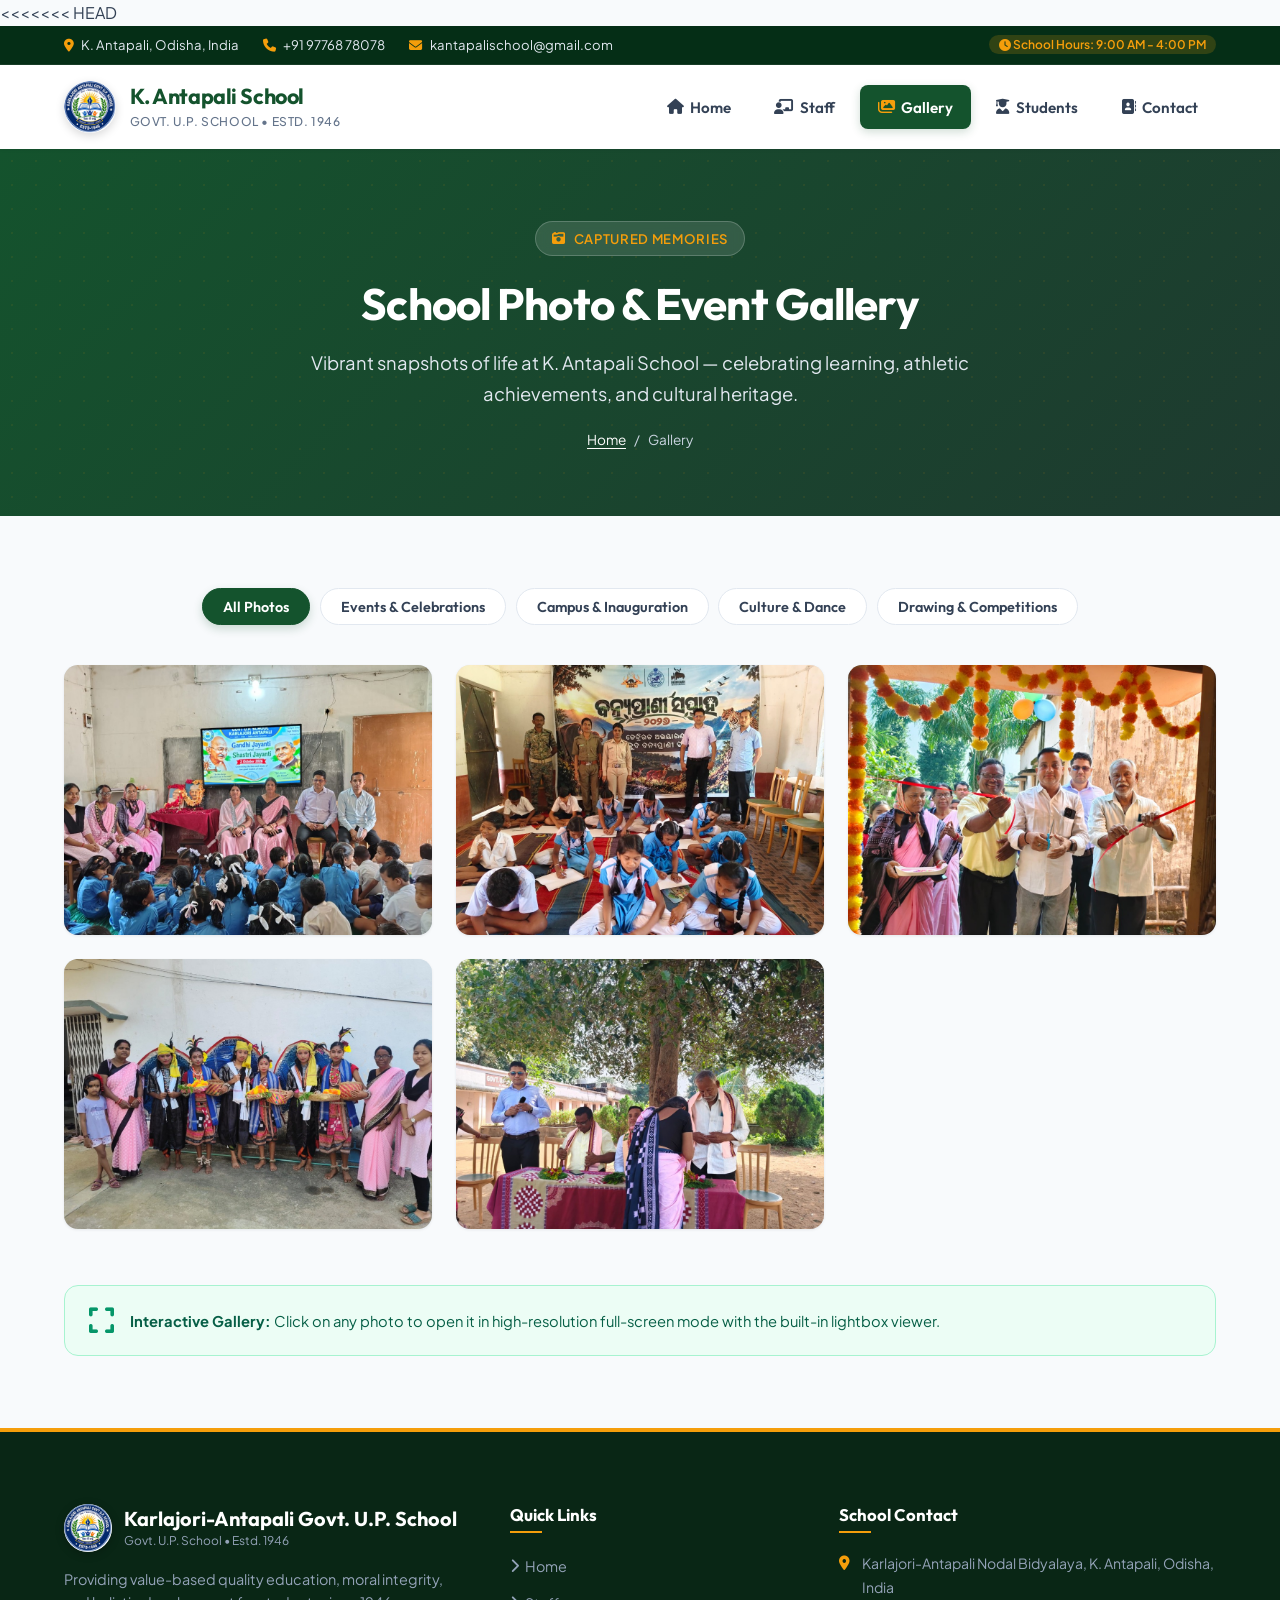
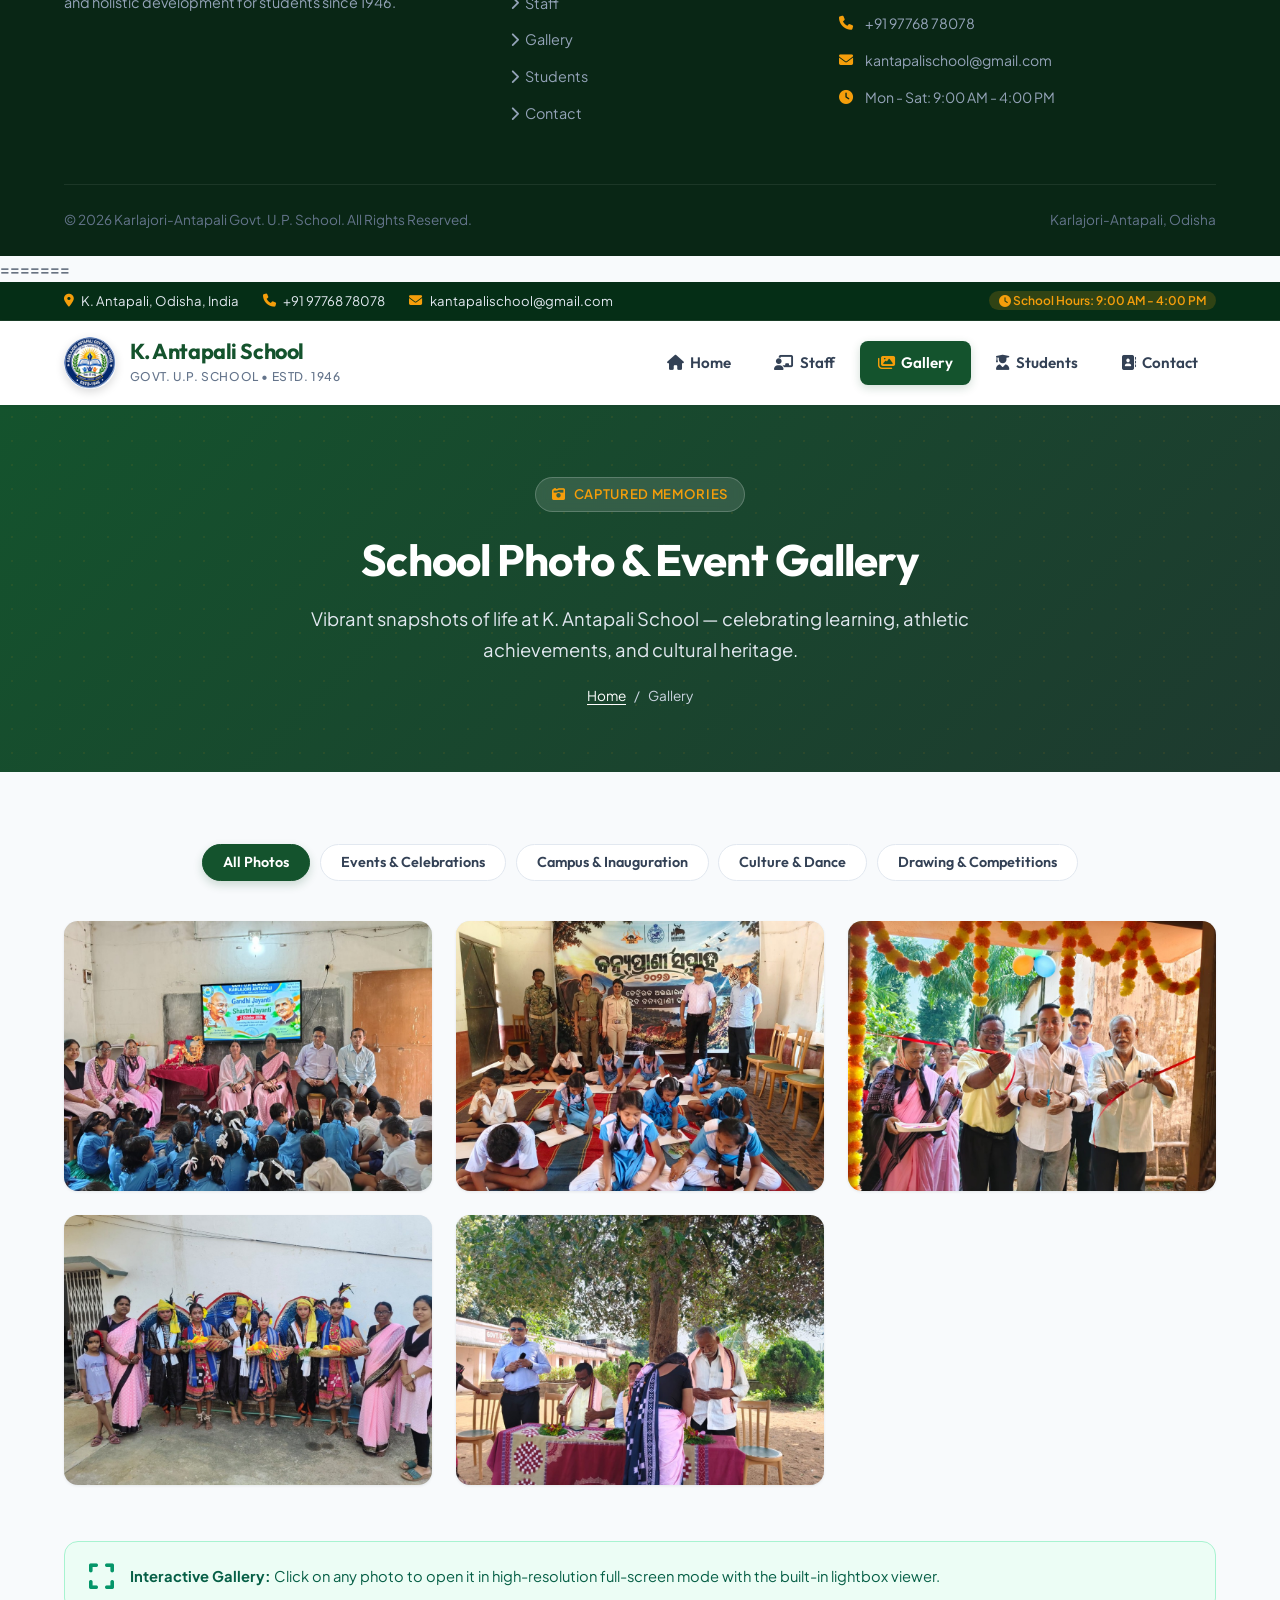
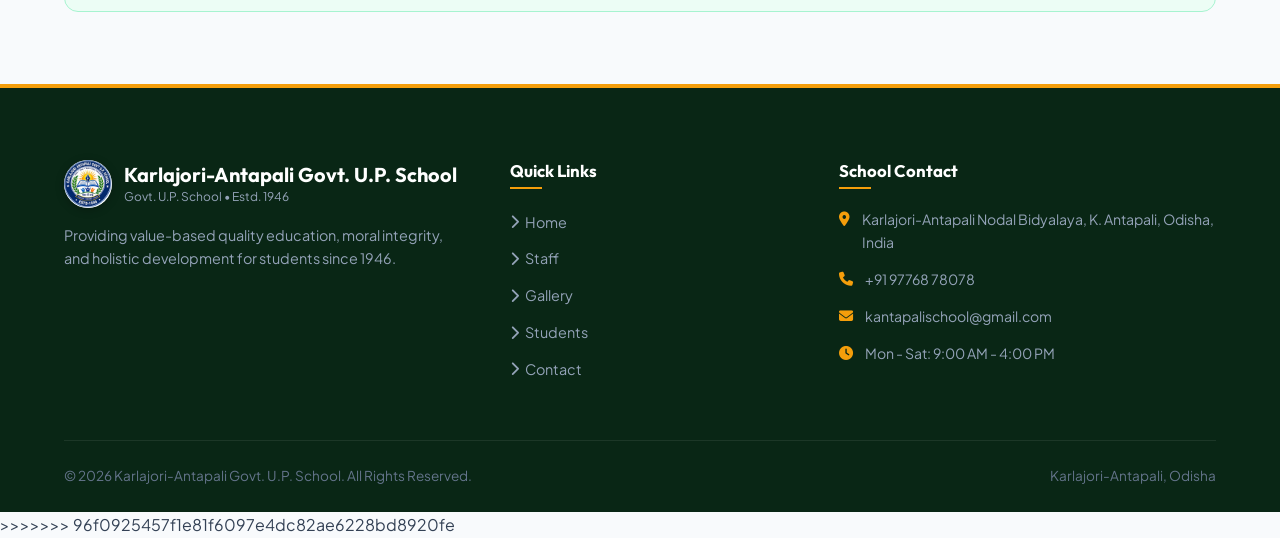
==== commit 97454f67: "all files" ====
--- a/gallery.html
+++ b/gallery.html
@@ -1,3 +1,4 @@
+<<<<<<< HEAD
 <!DOCTYPE html>
 <html lang="en">
 <head>
@@ -222,3 +223,229 @@
   <script src="js/main.js"></script>
 </body>
 </html>
+=======
+<!DOCTYPE html>
+<html lang="en">
+<head>
+  <meta charset="UTF-8">
+  <meta name="viewport" content="width=device-width, initial-scale=1.0">
+  <title>Photo Gallery | K. Antapali School</title>
+  <meta name="description" content="Explore campus photos, annual day celebrations, sports tournaments, and science exhibitions at K. Antapali School.">
+  
+  <link rel="icon" type="image/png" href="favicon.png">
+  <!-- Font Awesome Icons -->
+  <link rel="stylesheet" href="https://cdnjs.cloudflare.com/ajax/libs/font-awesome/6.5.1/css/all.min.css">
+  
+  <!-- Custom Stylesheet -->
+  <link rel="stylesheet" href="css/style.css">
+</head>
+<body>
+
+  <!-- Top Bar -->
+  <div class="top-bar">
+    <div class="container top-bar-content">
+      <div class="top-info">
+        <span class="top-info-item"><i class="fa-solid fa-location-dot"></i> K. Antapali, Odisha, India</span>
+        <span class="top-info-item"><i class="fa-solid fa-phone"></i> +91 97768 78078</span>
+        <span class="top-info-item"><i class="fa-solid fa-envelope"></i> kantapalischool@gmail.com</span>
+      </div>
+      <div>
+        <span class="top-badge"><i class="fa-solid fa-clock"></i> School Hours: 9:00 AM - 4:00 PM</span>
+      </div>
+    </div>
+  </div>
+
+  <!-- Header & Navigation -->
+  <header class="main-header">
+    <div class="container">
+      <nav class="navbar">
+        <a href="index.html" class="brand" aria-label="K. Antapali School Home">
+          <img src="images/logo.png" alt="K. Antapali Govt U.P. School Logo" class="brand-logo">
+          <div class="brand-text">
+            <h1>K. Antapali School</h1>
+            <p>Govt. U.P. School &bull; Estd. 1946</p>
+          </div>
+        </a>
+
+        <!-- Hamburger Button for Mobile -->
+        <button class="mobile-toggle" aria-label="Toggle navigation menu" aria-expanded="false">
+          <i class="fa-solid fa-bars"></i>
+        </button>
+
+        <!-- Main Menu -->
+        <ul class="nav-menu">
+          <li><a href="index.html" class="nav-link"><i class="fa-solid fa-house"></i> Home</a></li>
+          <li><a href="staff.html" class="nav-link"><i class="fa-solid fa-chalkboard-user"></i> Staff</a></li>
+          <li><a href="gallery.html" class="nav-link active"><i class="fa-solid fa-images"></i> Gallery</a></li>
+          <li><a href="students.html" class="nav-link"><i class="fa-solid fa-user-graduate"></i> Students</a></li>
+          <li><a href="contact.html" class="nav-link"><i class="fa-solid fa-address-book"></i> Contact</a></li>
+        </ul>
+      </nav>
+    </div>
+  </header>
+
+  <!-- Page Banner -->
+  <section class="page-hero">
+    <div class="container page-hero-content">
+      <span class="hero-pill"><i class="fa-solid fa-camera-retro"></i> Captured Memories</span>
+      <h1>School Photo & Event Gallery</h1>
+      <p>
+        Vibrant snapshots of life at K. Antapali School — celebrating learning, athletic achievements, and cultural heritage.
+      </p>
+      <div class="breadcrumb-trail">
+        <a href="index.html">Home</a> <span>/</span> <span>Gallery</span>
+      </div>
+    </div>
+  </section>
+
+  <!-- Gallery Section -->
+  <section class="section">
+    <div class="container">
+      
+      <!-- Category Filter Tabs -->
+      <div class="filter-tabs">
+        <button class="filter-btn active" data-filter="all">All Photos</button>
+        <button class="filter-btn" data-filter="events">Events & Celebrations</button>
+        <button class="filter-btn" data-filter="campus">Campus & Inauguration</button>
+        <button class="filter-btn" data-filter="culture">Culture & Dance</button>
+        <button class="filter-btn" data-filter="academics">Drawing & Competitions</button>
+      </div>
+
+      <!-- Photo Grid -->
+      <div class="gallery-grid" id="galleryContainer">
+
+        <!-- Photo 1: Gandhi & Shastri Jayanti -->
+        <div class="gallery-item" data-category="events">
+          <img src="images/gallery-1.jpg" alt="Gandhi Jayanti and Shastri Jayanti Celebration">
+          <div class="gallery-overlay">
+            <span class="gallery-category-badge">Celebration</span>
+            <h4>Gandhi Jayanti & Shastri Jayanti</h4>
+            <p>Commemorating our national leaders with smart digital classroom assembly, teachers, and students.</p>
+          </div>
+        </div>
+
+        <!-- Photo 2: Wildlife Week Painting Competition -->
+        <div class="gallery-item" data-category="academics">
+          <img src="images/gallery-2.jpg" alt="Wildlife Week Drawing Competition">
+          <div class="gallery-overlay">
+            <span class="gallery-category-badge">Competition</span>
+            <h4>Wildlife Week & Painting Competition</h4>
+            <p>Students actively participating in conservation painting organized with Debrigarh Wildlife Sanctuary.</p>
+          </div>
+        </div>
+
+        <!-- Photo 3: Campus Facility Inauguration -->
+        <div class="gallery-item" data-category="campus">
+          <img src="images/gallery-3.jpg" alt="School Facility Ribbon Cutting Ceremony">
+          <div class="gallery-overlay">
+            <span class="gallery-category-badge">Inauguration</span>
+            <h4>School Facility Inauguration</h4>
+            <p>Formal ribbon cutting ceremony with marigold garland, school authorities, and village dignitaries.</p>
+          </div>
+        </div>
+
+        <!-- Photo 4: Sambalpuri Folk Dance Troupe -->
+        <div class="gallery-item" data-category="culture">
+          <img src="images/gallery-4.jpg" alt="Traditional Sambalpuri Folk Dance Performance">
+          <div class="gallery-overlay">
+            <span class="gallery-category-badge">Cultural Dance</span>
+            <h4>Sambalpuri Folk Dance Troupe</h4>
+            <p>Students adorned in exquisite Sambalpuri handloom attire, peacock plumes, and flower baskets.</p>
+          </div>
+        </div>
+
+        <!-- Photo 5: Outdoor Assembly & Felicitation Under Tree -->
+        <div class="gallery-item" data-category="campus">
+          <img src="images/gallery-5.jpg" alt="Outdoor School Felicitation Ceremony">
+          <div class="gallery-overlay">
+            <span class="gallery-category-badge">Campus Event</span>
+            <h4>Outdoor Assembly & Felicitation</h4>
+            <p>Honouring guests and educators with traditional utariya scarves under the campus shade tree.</p>
+          </div>
+        </div>
+
+      </div>
+
+      <!-- Interaction Tip -->
+      <div style="margin-top: 3.5rem; background: #ecfdf5; border: 1px solid #a7f3d0; border-radius: var(--radius-md); padding: 1.25rem 1.5rem; display: flex; align-items: center; gap: 1rem;">
+        <div style="font-size: 1.8rem; color: #059669;"><i class="fa-solid fa-expand"></i></div>
+        <div style="font-size: 0.92rem; color: #065f46;">
+          <strong>Interactive Gallery:</strong> Click on any photo to open it in high-resolution full-screen mode with the built-in lightbox viewer.
+        </div>
+      </div>
+
+    </div>
+  </section>
+
+  <!-- Lightbox Modal Container -->
+  <div class="lightbox-modal" id="lightboxModal" role="dialog" aria-modal="true" aria-label="Photo Lightbox">
+    <div class="lightbox-content">
+      <button class="lightbox-close" aria-label="Close Lightbox">&times;</button>
+      <img src="" alt="Enlarged View" class="lightbox-img">
+      <div class="lightbox-caption"></div>
+    </div>
+  </div>
+
+  <!-- Footer -->
+  <footer class="main-footer">
+    <div class="container">
+      <div class="footer-grid">
+        <div class="footer-brand">
+          <div style="display: flex; align-items: center; gap: 0.75rem; margin-bottom: 1rem;">
+            <img src="images/logo.png" alt="Karlajori-Antapali Govt U.P. School Logo" class="footer-logo">
+            <div>
+              <h3 style="margin: 0; font-size: 1.25rem;">Karlajori-Antapali Govt. U.P. School</h3>
+              <p style="margin: 0; font-size: 0.75rem; color: #94a3b8;">Govt. U.P. School &bull; Estd. 1946</p>
+            </div>
+          </div>
+          <p>
+            Providing value-based quality education, moral integrity, and holistic development for students since 1946.
+          </p>
+        </div>
+
+        <div>
+          <h4 class="footer-links-title">Quick Links</h4>
+          <ul class="footer-links">
+            <li><a href="index.html"><i class="fa-solid fa-chevron-right"></i> Home</a></li>
+            <li><a href="staff.html"><i class="fa-solid fa-chevron-right"></i> Staff</a></li>
+            <li><a href="gallery.html"><i class="fa-solid fa-chevron-right"></i> Gallery</a></li>
+            <li><a href="students.html"><i class="fa-solid fa-chevron-right"></i> Students</a></li>
+            <li><a href="contact.html"><i class="fa-solid fa-chevron-right"></i> Contact</a></li>
+          </ul>
+        </div>
+
+        <div>
+          <h4 class="footer-links-title">School Contact</h4>
+          <div class="footer-contact-item">
+            <i class="fa-solid fa-location-dot"></i>
+            <span>Karlajori-Antapali Nodal Bidyalaya, K. Antapali, Odisha, India</span>
+          </div>
+          <div class="footer-contact-item">
+            <i class="fa-solid fa-phone"></i>
+            <span><a href="tel:9776878078">+91 97768 78078</a></span>
+          </div>
+          <div class="footer-contact-item">
+            <i class="fa-solid fa-envelope"></i>
+            <span><a href="mailto:kantapalischool@gmail.com">kantapalischool@gmail.com</a></span>
+          </div>
+          <div class="footer-contact-item">
+            <i class="fa-solid fa-clock"></i>
+            <span>Mon - Sat: 9:00 AM - 4:00 PM</span>
+          </div>
+        </div>
+      </div>
+
+      <div class="footer-bottom">
+        <div class="footer-bottom-flex">
+          <p>&copy; 2026 Karlajori-Antapali Govt. U.P. School. All Rights Reserved.</p>
+          <p>Karlajori-Antapali, Odisha</p>
+        </div>
+      </div>
+    </div>
+  </footer>
+
+  <!-- Main JavaScript File -->
+  <script src="js/main.js"></script>
+</body>
+</html>
+>>>>>>> 96f0925457f1e81f6097e4dc82ae6228bd8920fe
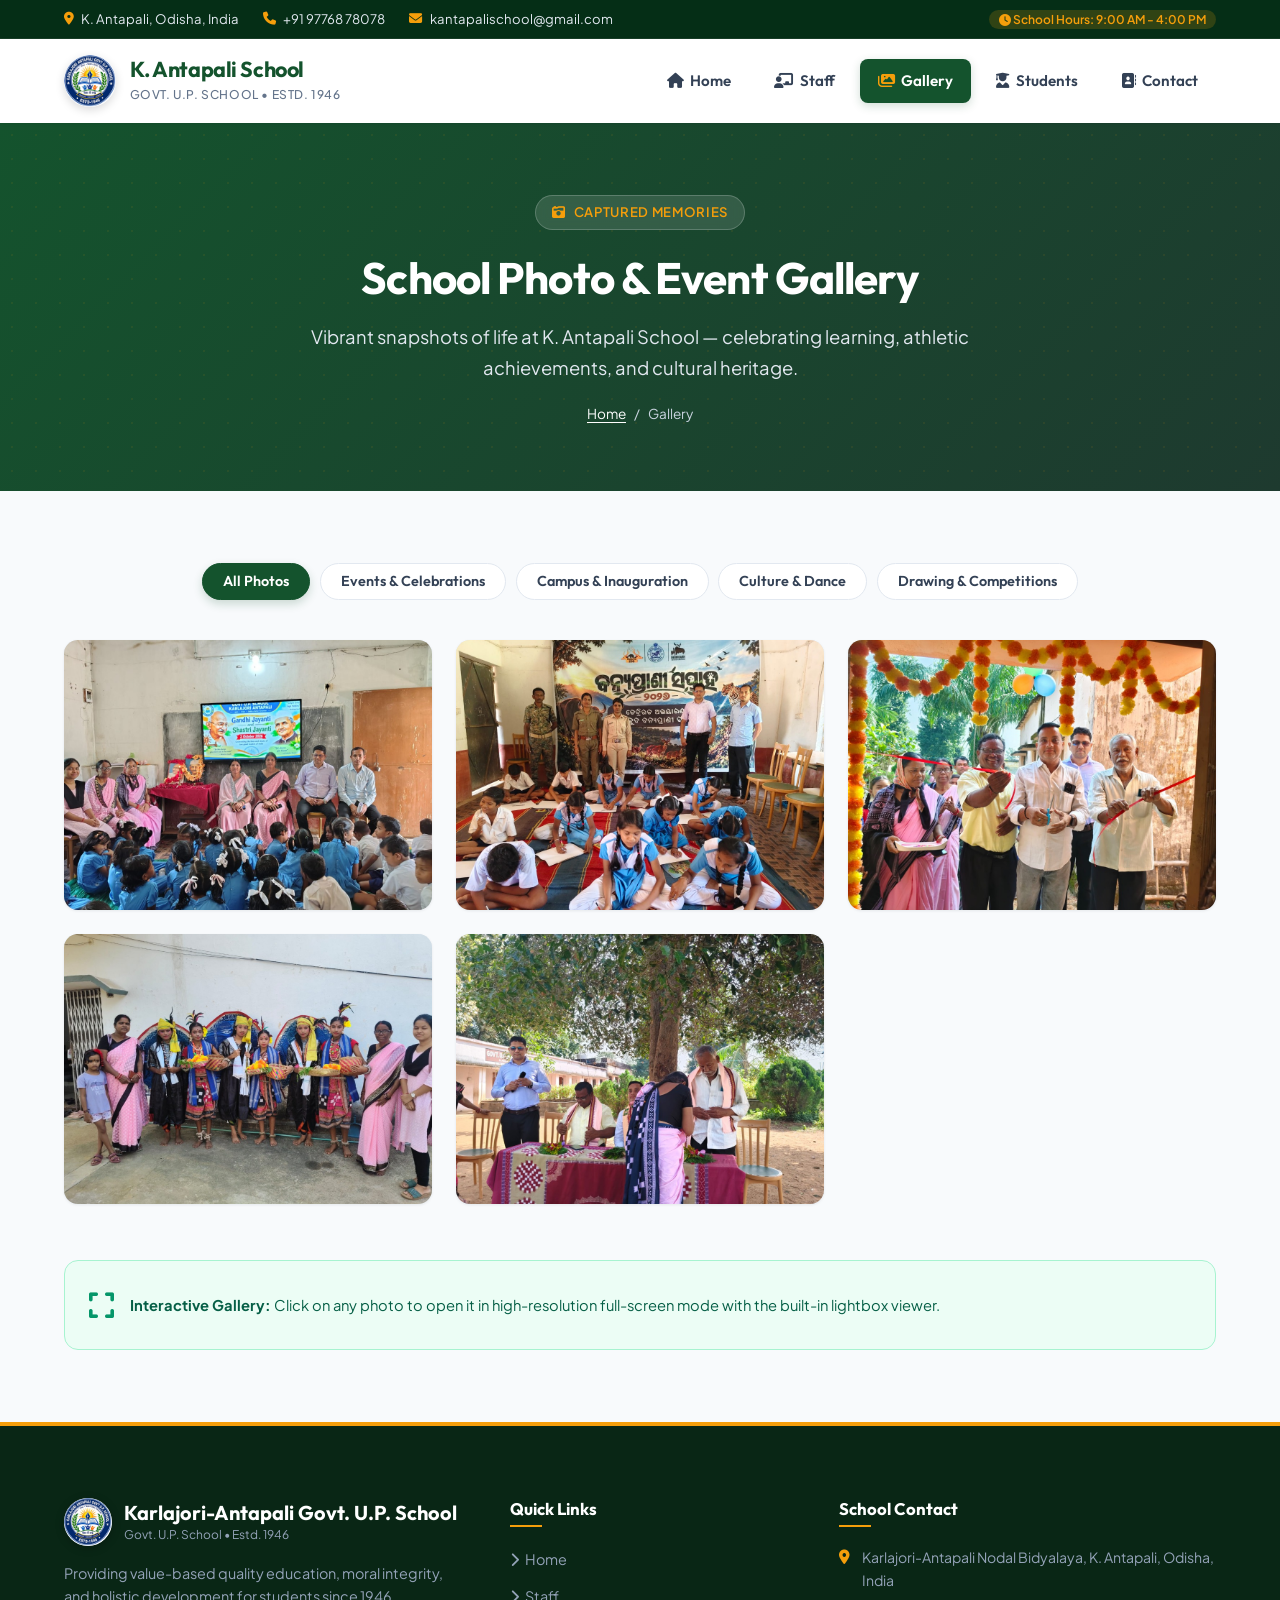
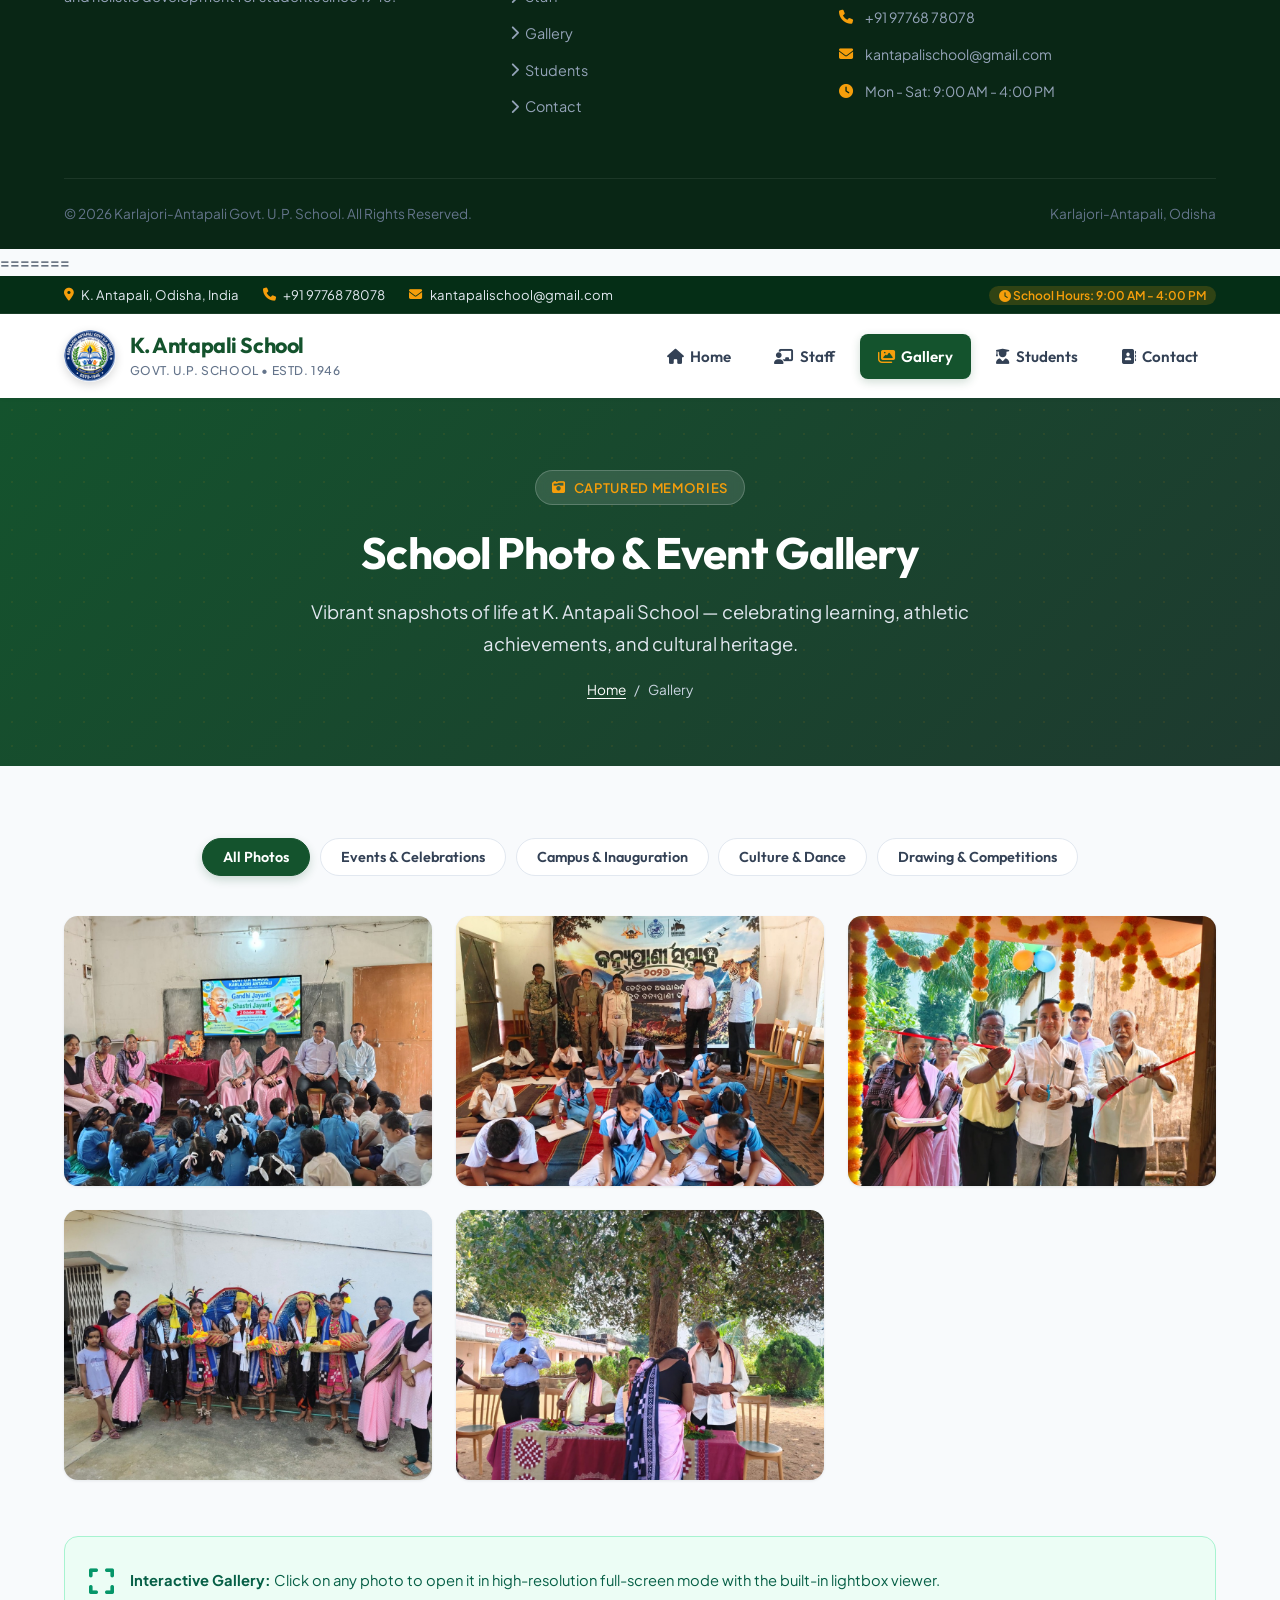
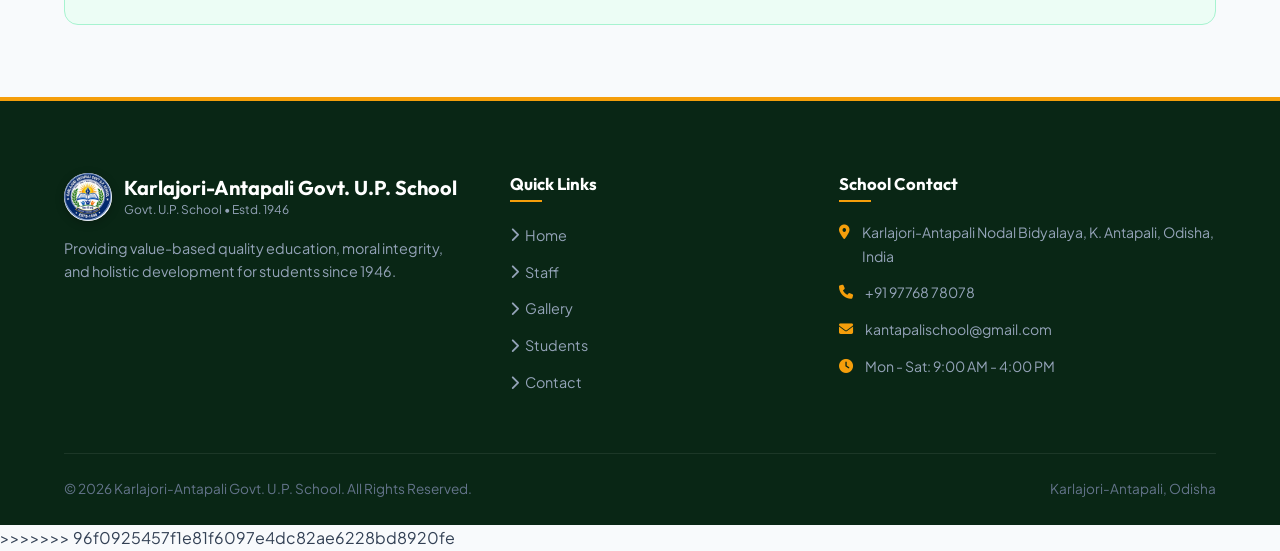
==== commit 3b83728c: "all files" ====
--- a/gallery.html
+++ b/gallery.html
@@ -1,4 +1,3 @@
-<<<<<<< HEAD
 <!DOCTYPE html>
 <html lang="en">
 <head>
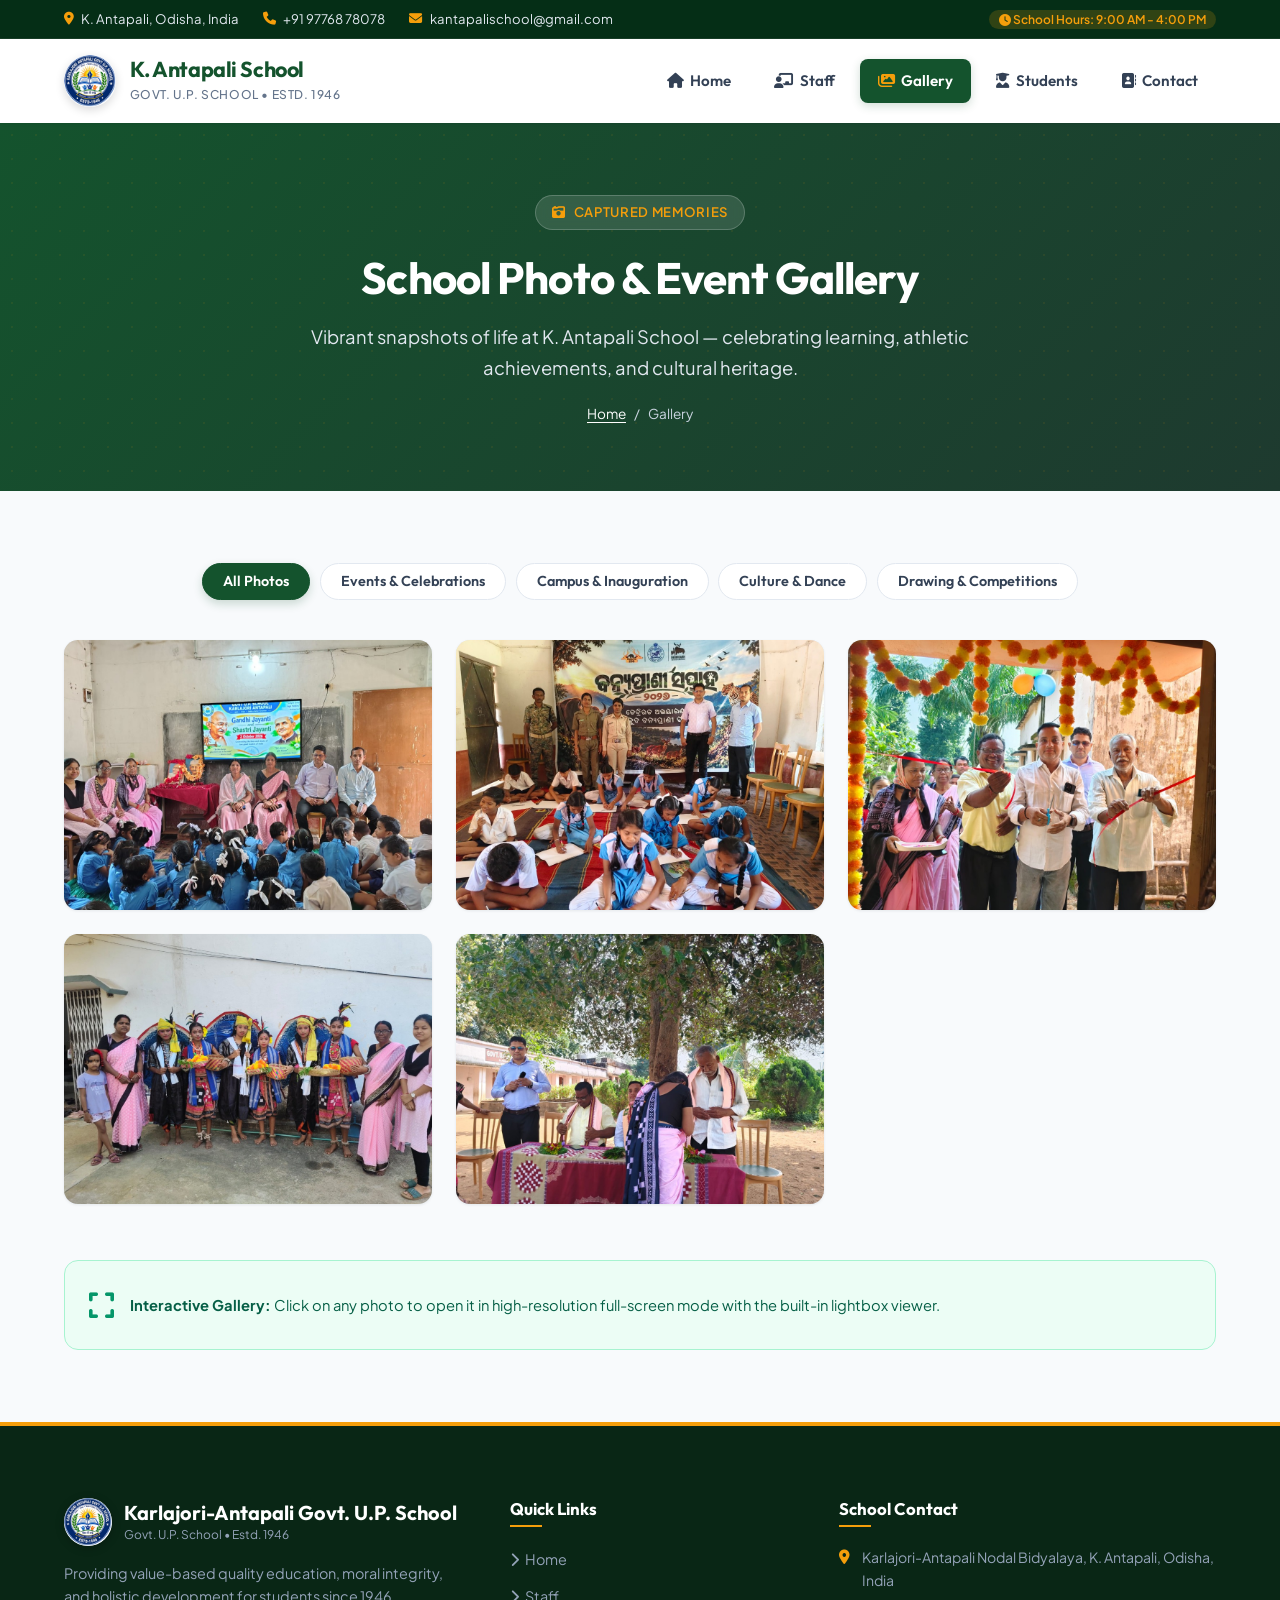
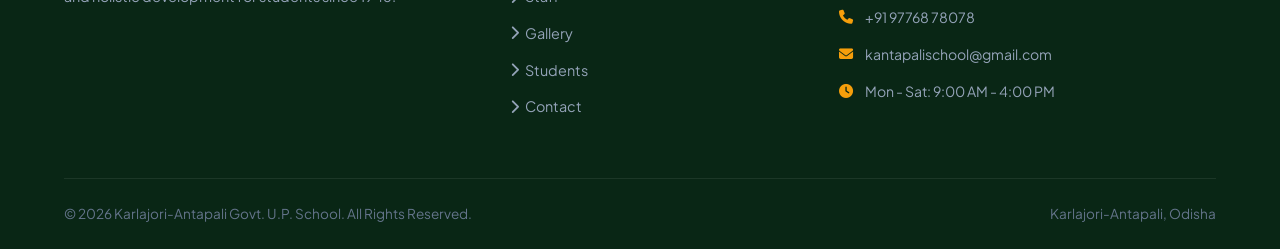
==== commit 0d58ea99: "all files" ====
--- a/gallery.html
+++ b/gallery.html
@@ -222,229 +222,3 @@
   <script src="js/main.js"></script>
 </body>
 </html>
-=======
-<!DOCTYPE html>
-<html lang="en">
-<head>
-  <meta charset="UTF-8">
-  <meta name="viewport" content="width=device-width, initial-scale=1.0">
-  <title>Photo Gallery | K. Antapali School</title>
-  <meta name="description" content="Explore campus photos, annual day celebrations, sports tournaments, and science exhibitions at K. Antapali School.">
-  
-  <link rel="icon" type="image/png" href="favicon.png">
-  <!-- Font Awesome Icons -->
-  <link rel="stylesheet" href="https://cdnjs.cloudflare.com/ajax/libs/font-awesome/6.5.1/css/all.min.css">
-  
-  <!-- Custom Stylesheet -->
-  <link rel="stylesheet" href="css/style.css">
-</head>
-<body>
-
-  <!-- Top Bar -->
-  <div class="top-bar">
-    <div class="container top-bar-content">
-      <div class="top-info">
-        <span class="top-info-item"><i class="fa-solid fa-location-dot"></i> K. Antapali, Odisha, India</span>
-        <span class="top-info-item"><i class="fa-solid fa-phone"></i> +91 97768 78078</span>
-        <span class="top-info-item"><i class="fa-solid fa-envelope"></i> kantapalischool@gmail.com</span>
-      </div>
-      <div>
-        <span class="top-badge"><i class="fa-solid fa-clock"></i> School Hours: 9:00 AM - 4:00 PM</span>
-      </div>
-    </div>
-  </div>
-
-  <!-- Header & Navigation -->
-  <header class="main-header">
-    <div class="container">
-      <nav class="navbar">
-        <a href="index.html" class="brand" aria-label="K. Antapali School Home">
-          <img src="images/logo.png" alt="K. Antapali Govt U.P. School Logo" class="brand-logo">
-          <div class="brand-text">
-            <h1>K. Antapali School</h1>
-            <p>Govt. U.P. School &bull; Estd. 1946</p>
-          </div>
-        </a>
-
-        <!-- Hamburger Button for Mobile -->
-        <button class="mobile-toggle" aria-label="Toggle navigation menu" aria-expanded="false">
-          <i class="fa-solid fa-bars"></i>
-        </button>
-
-        <!-- Main Menu -->
-        <ul class="nav-menu">
-          <li><a href="index.html" class="nav-link"><i class="fa-solid fa-house"></i> Home</a></li>
-          <li><a href="staff.html" class="nav-link"><i class="fa-solid fa-chalkboard-user"></i> Staff</a></li>
-          <li><a href="gallery.html" class="nav-link active"><i class="fa-solid fa-images"></i> Gallery</a></li>
-          <li><a href="students.html" class="nav-link"><i class="fa-solid fa-user-graduate"></i> Students</a></li>
-          <li><a href="contact.html" class="nav-link"><i class="fa-solid fa-address-book"></i> Contact</a></li>
-        </ul>
-      </nav>
-    </div>
-  </header>
-
-  <!-- Page Banner -->
-  <section class="page-hero">
-    <div class="container page-hero-content">
-      <span class="hero-pill"><i class="fa-solid fa-camera-retro"></i> Captured Memories</span>
-      <h1>School Photo & Event Gallery</h1>
-      <p>
-        Vibrant snapshots of life at K. Antapali School — celebrating learning, athletic achievements, and cultural heritage.
-      </p>
-      <div class="breadcrumb-trail">
-        <a href="index.html">Home</a> <span>/</span> <span>Gallery</span>
-      </div>
-    </div>
-  </section>
-
-  <!-- Gallery Section -->
-  <section class="section">
-    <div class="container">
-      
-      <!-- Category Filter Tabs -->
-      <div class="filter-tabs">
-        <button class="filter-btn active" data-filter="all">All Photos</button>
-        <button class="filter-btn" data-filter="events">Events & Celebrations</button>
-        <button class="filter-btn" data-filter="campus">Campus & Inauguration</button>
-        <button class="filter-btn" data-filter="culture">Culture & Dance</button>
-        <button class="filter-btn" data-filter="academics">Drawing & Competitions</button>
-      </div>
-
-      <!-- Photo Grid -->
-      <div class="gallery-grid" id="galleryContainer">
-
-        <!-- Photo 1: Gandhi & Shastri Jayanti -->
-        <div class="gallery-item" data-category="events">
-          <img src="images/gallery-1.jpg" alt="Gandhi Jayanti and Shastri Jayanti Celebration">
-          <div class="gallery-overlay">
-            <span class="gallery-category-badge">Celebration</span>
-            <h4>Gandhi Jayanti & Shastri Jayanti</h4>
-            <p>Commemorating our national leaders with smart digital classroom assembly, teachers, and students.</p>
-          </div>
-        </div>
-
-        <!-- Photo 2: Wildlife Week Painting Competition -->
-        <div class="gallery-item" data-category="academics">
-          <img src="images/gallery-2.jpg" alt="Wildlife Week Drawing Competition">
-          <div class="gallery-overlay">
-            <span class="gallery-category-badge">Competition</span>
-            <h4>Wildlife Week & Painting Competition</h4>
-            <p>Students actively participating in conservation painting organized with Debrigarh Wildlife Sanctuary.</p>
-          </div>
-        </div>
-
-        <!-- Photo 3: Campus Facility Inauguration -->
-        <div class="gallery-item" data-category="campus">
-          <img src="images/gallery-3.jpg" alt="School Facility Ribbon Cutting Ceremony">
-          <div class="gallery-overlay">
-            <span class="gallery-category-badge">Inauguration</span>
-            <h4>School Facility Inauguration</h4>
-            <p>Formal ribbon cutting ceremony with marigold garland, school authorities, and village dignitaries.</p>
-          </div>
-        </div>
-
-        <!-- Photo 4: Sambalpuri Folk Dance Troupe -->
-        <div class="gallery-item" data-category="culture">
-          <img src="images/gallery-4.jpg" alt="Traditional Sambalpuri Folk Dance Performance">
-          <div class="gallery-overlay">
-            <span class="gallery-category-badge">Cultural Dance</span>
-            <h4>Sambalpuri Folk Dance Troupe</h4>
-            <p>Students adorned in exquisite Sambalpuri handloom attire, peacock plumes, and flower baskets.</p>
-          </div>
-        </div>
-
-        <!-- Photo 5: Outdoor Assembly & Felicitation Under Tree -->
-        <div class="gallery-item" data-category="campus">
-          <img src="images/gallery-5.jpg" alt="Outdoor School Felicitation Ceremony">
-          <div class="gallery-overlay">
-            <span class="gallery-category-badge">Campus Event</span>
-            <h4>Outdoor Assembly & Felicitation</h4>
-            <p>Honouring guests and educators with traditional utariya scarves under the campus shade tree.</p>
-          </div>
-        </div>
-
-      </div>
-
-      <!-- Interaction Tip -->
-      <div style="margin-top: 3.5rem; background: #ecfdf5; border: 1px solid #a7f3d0; border-radius: var(--radius-md); padding: 1.25rem 1.5rem; display: flex; align-items: center; gap: 1rem;">
-        <div style="font-size: 1.8rem; color: #059669;"><i class="fa-solid fa-expand"></i></div>
-        <div style="font-size: 0.92rem; color: #065f46;">
-          <strong>Interactive Gallery:</strong> Click on any photo to open it in high-resolution full-screen mode with the built-in lightbox viewer.
-        </div>
-      </div>
-
-    </div>
-  </section>
-
-  <!-- Lightbox Modal Container -->
-  <div class="lightbox-modal" id="lightboxModal" role="dialog" aria-modal="true" aria-label="Photo Lightbox">
-    <div class="lightbox-content">
-      <button class="lightbox-close" aria-label="Close Lightbox">&times;</button>
-      <img src="" alt="Enlarged View" class="lightbox-img">
-      <div class="lightbox-caption"></div>
-    </div>
-  </div>
-
-  <!-- Footer -->
-  <footer class="main-footer">
-    <div class="container">
-      <div class="footer-grid">
-        <div class="footer-brand">
-          <div style="display: flex; align-items: center; gap: 0.75rem; margin-bottom: 1rem;">
-            <img src="images/logo.png" alt="Karlajori-Antapali Govt U.P. School Logo" class="footer-logo">
-            <div>
-              <h3 style="margin: 0; font-size: 1.25rem;">Karlajori-Antapali Govt. U.P. School</h3>
-              <p style="margin: 0; font-size: 0.75rem; color: #94a3b8;">Govt. U.P. School &bull; Estd. 1946</p>
-            </div>
-          </div>
-          <p>
-            Providing value-based quality education, moral integrity, and holistic development for students since 1946.
-          </p>
-        </div>
-
-        <div>
-          <h4 class="footer-links-title">Quick Links</h4>
-          <ul class="footer-links">
-            <li><a href="index.html"><i class="fa-solid fa-chevron-right"></i> Home</a></li>
-            <li><a href="staff.html"><i class="fa-solid fa-chevron-right"></i> Staff</a></li>
-            <li><a href="gallery.html"><i class="fa-solid fa-chevron-right"></i> Gallery</a></li>
-            <li><a href="students.html"><i class="fa-solid fa-chevron-right"></i> Students</a></li>
-            <li><a href="contact.html"><i class="fa-solid fa-chevron-right"></i> Contact</a></li>
-          </ul>
-        </div>
-
-        <div>
-          <h4 class="footer-links-title">School Contact</h4>
-          <div class="footer-contact-item">
-            <i class="fa-solid fa-location-dot"></i>
-            <span>Karlajori-Antapali Nodal Bidyalaya, K. Antapali, Odisha, India</span>
-          </div>
-          <div class="footer-contact-item">
-            <i class="fa-solid fa-phone"></i>
-            <span><a href="tel:9776878078">+91 97768 78078</a></span>
-          </div>
-          <div class="footer-contact-item">
-            <i class="fa-solid fa-envelope"></i>
-            <span><a href="mailto:kantapalischool@gmail.com">kantapalischool@gmail.com</a></span>
-          </div>
-          <div class="footer-contact-item">
-            <i class="fa-solid fa-clock"></i>
-            <span>Mon - Sat: 9:00 AM - 4:00 PM</span>
-          </div>
-        </div>
-      </div>
-
-      <div class="footer-bottom">
-        <div class="footer-bottom-flex">
-          <p>&copy; 2026 Karlajori-Antapali Govt. U.P. School. All Rights Reserved.</p>
-          <p>Karlajori-Antapali, Odisha</p>
-        </div>
-      </div>
-    </div>
-  </footer>
-
-  <!-- Main JavaScript File -->
-  <script src="js/main.js"></script>
-</body>
-</html>
->>>>>>> 96f0925457f1e81f6097e4dc82ae6228bd8920fe
